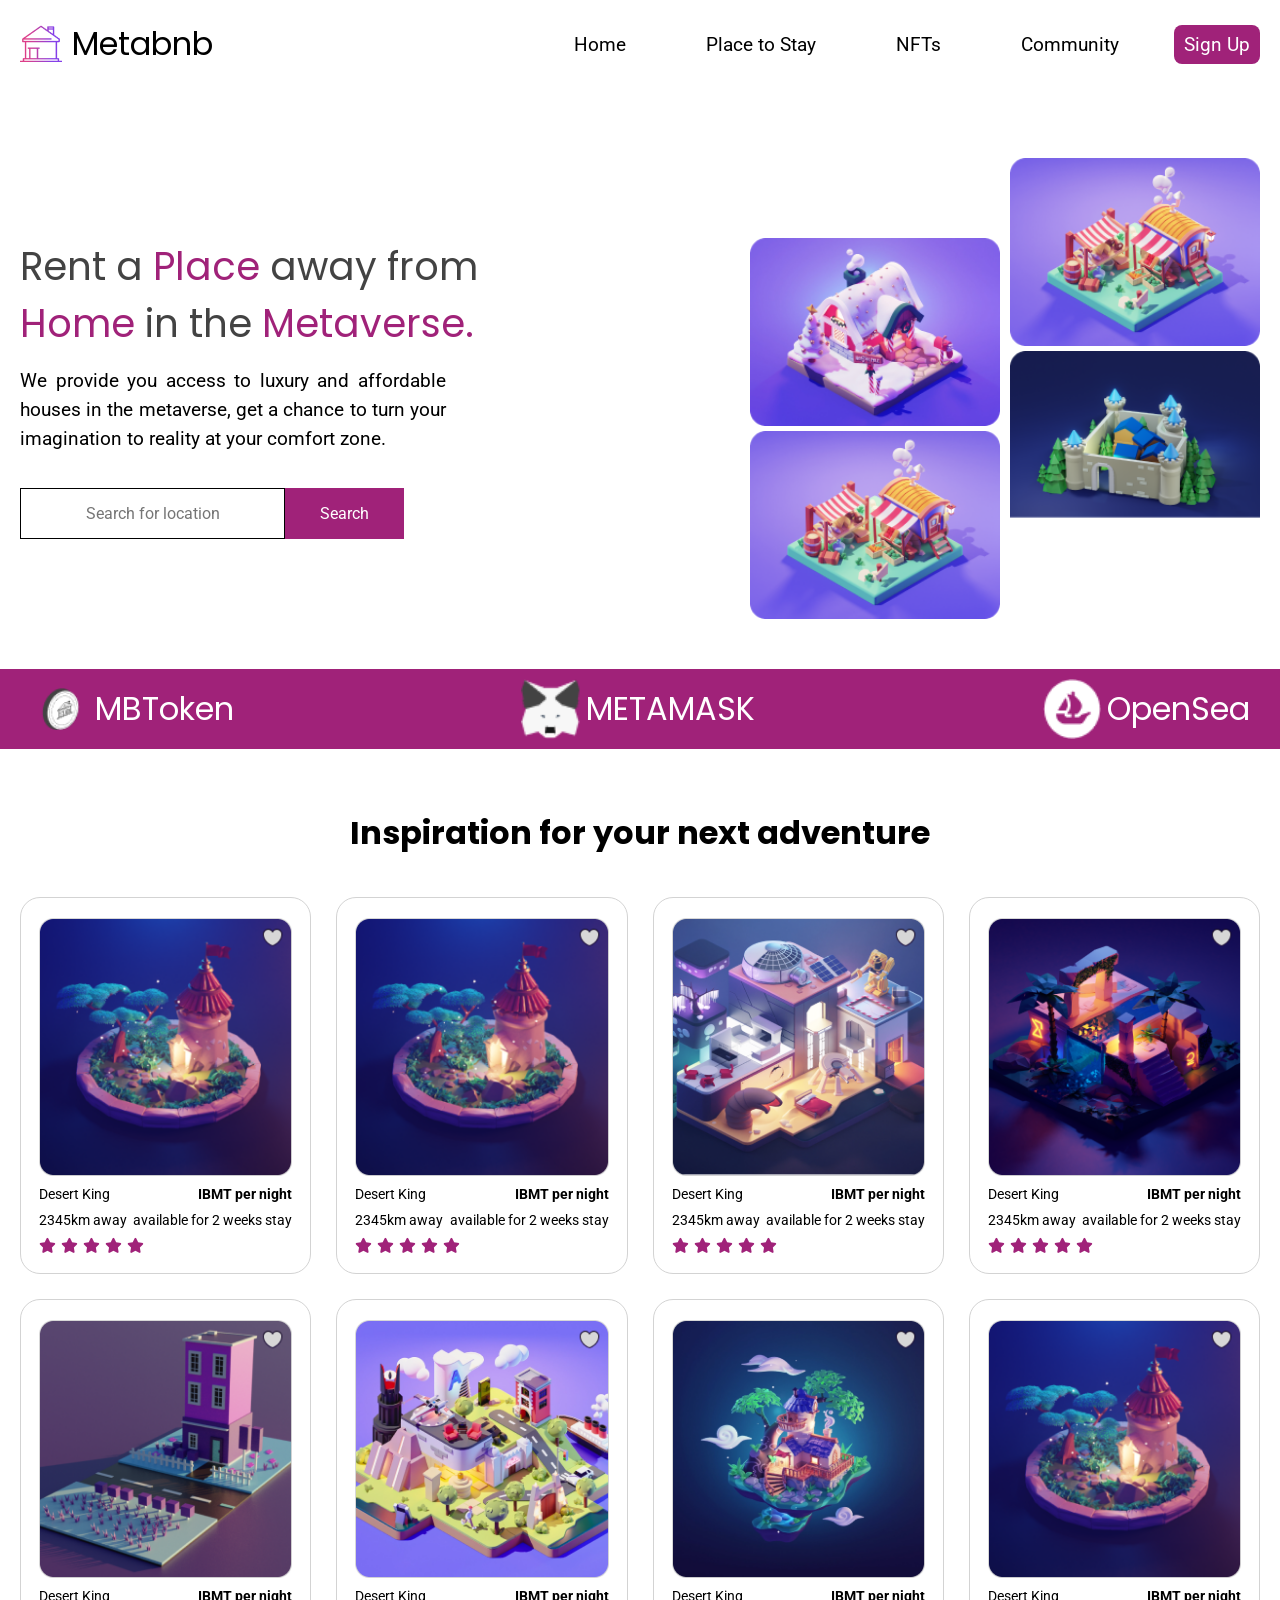
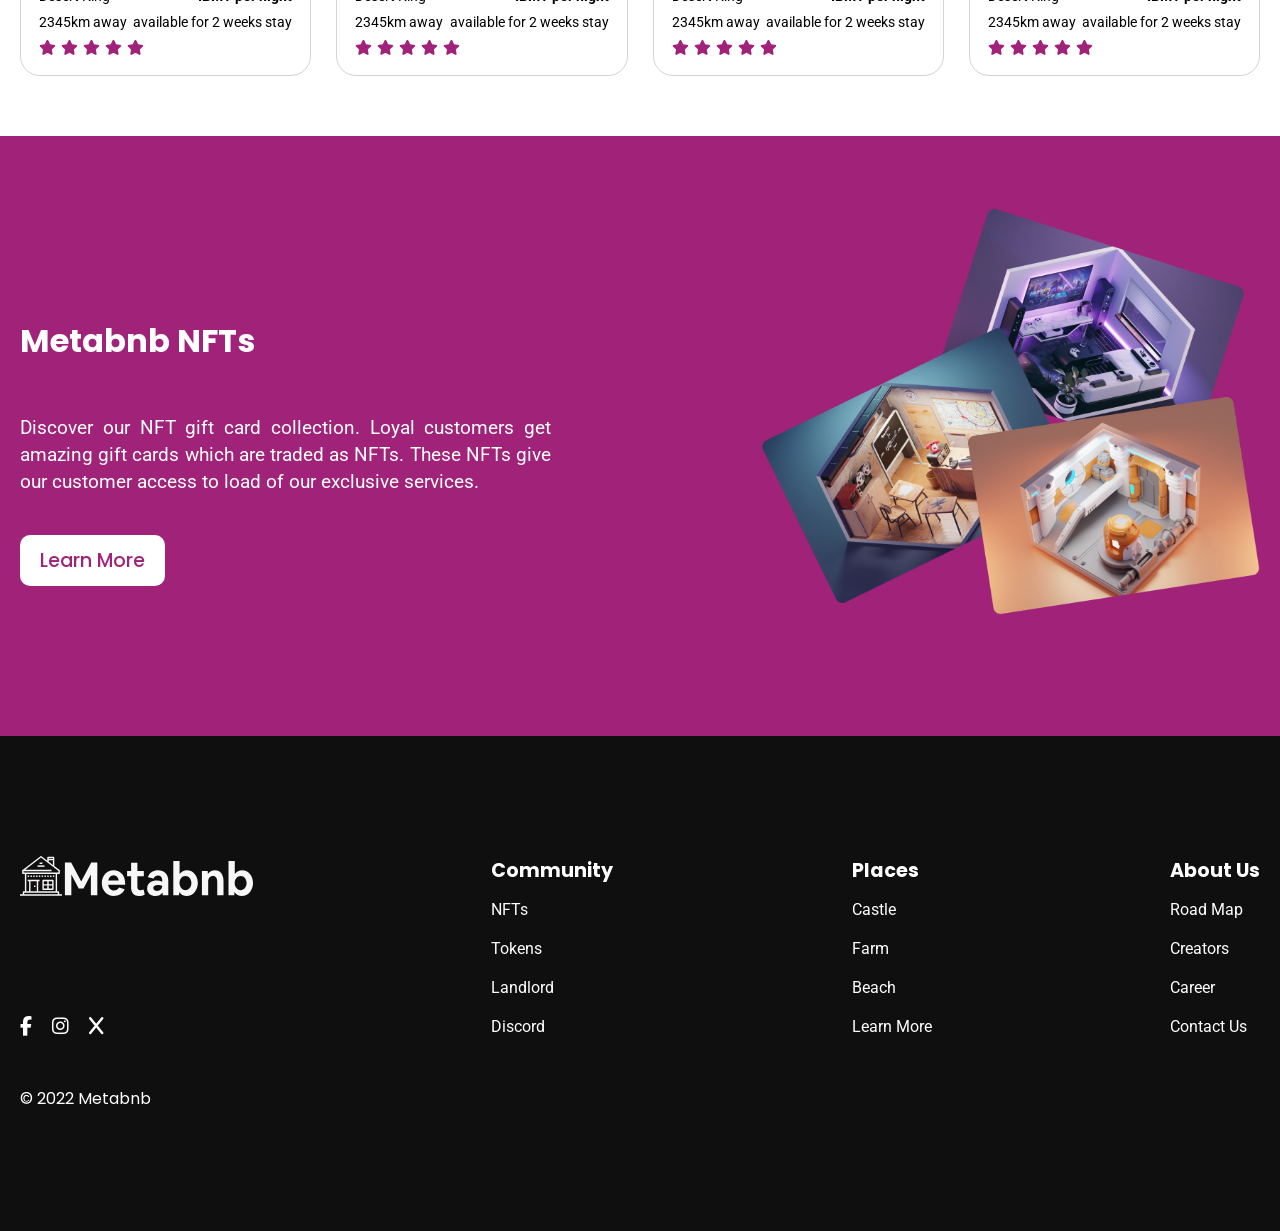
==== index.html @ 86d6a5bb "modified the signup page and did some changes on the footer in the home page" ====
<!DOCTYPE html>
<html lang="en">
<head>
    <meta charset="UTF-8">
    <meta http-equiv="X-UA-Compatible" content="IE=edge">
    <meta name="viewport" content="width=device-width, initial-scale=1.0">
    <title>Metabnb</title>
     <!-- Linking Font Awesome Icons-->
<link rel="stylesheet" href="https://cdnjs.cloudflare.com/ajax/libs/font-awesome/6.6.0/css/all.min.css">
<!--Liking Goggle Fonts -->
<link href="https://fonts.googleapis.com/css2?family=Poppins:wght@400;500;600;700&family=Roboto:wght@400;500;700&display=swap" rel="stylesheet">
<!--Linking Global Styling Sheet-->
<link rel="stylesheet" href="css/style.css">
</head>

<body>
    <header>
        <nav class="navbar section-content">
            <a href="./index.html" class="nav-details"><img src="./images/icon1.png" alt="Company's Logo" class="nav-logo">
            <span class="nav-title">Metabnb</span>
        </a>
        <div class="nav-menu" id="nav-menu">
            <button id="menu-close-button" class="fas fa-times"></button>
            <ul class="nav-list">
                <li class="nav-items">
                    <a href="#" class="nav-links">Home</a>
                </li>
                <li class="nav-items">
                    <a href="#" class="nav-links">Place to Stay</a>
                </li>
                <li class="nav-items">
                    <a href="#" class="nav-links">NFTs</a>
                </li>
                <li class="nav-items">
                    <a href="#" class="nav-links">Community</a>
                </li>
                <li class="nav-items">
                    <a href="./pages/Signup.html" class="nav-button">Sign Up</a>
                </li>
            </ul>
        </div>
        <button id="menu-open-button" class="fas fa-bars"></button>
        </nav>
    </header>

    <main>
        <!--Hero Section-->
        <section class="hero-section">
            <div class="section-content">
                <div class="hero-container">
                 <div class="hero-details">
                <div class="hero-heading">
                <span class="black"> Rent a </span>
                <span class="purple"> Place </span>
                <span class="black"> away from</span> <br>
                <span class="purple"> Home </span>
                <span class="black"> in the </span>
                <span class="purple"> Metaverse.</span> 
                    </div>

                <div class="hero-text">
                 <p class="text">
            We provide you access to luxury and affordable houses 
            in the metaverse, get a chance to turn your 
                  imagination to reality at your comfort zone. 
      
                    </p>
                </div>

                  <div class="search-bar">
                    <input type="text" placeholder="Search for location" class="search-input">
                     <button>Search</button>
                </div>

                </div>
                 <div class="image-container">
                      <div class="image-one-container">
                    <img src="./images/house3.png" alt="" class="image-one">
                    <img src="./images/house1.png" alt="" class="image-one">
                    
                </div>
                    <div class="image-two-container">
                    <img src="./images/house1.png" alt="" class="image-one">
                    <img src="./images/house 2.png" alt="" class="image-one">
                    
                </div>
                   
                </div>

                </div>
              
            </div>
        </section>
    </main>
    
<main>
<!--Hero Section Divider -->
<section class="hero-divider">
    <div class="divider">
        <div class="section-content">
            <div class="divider-details">
            <div class="divider-one">
                  <img src="./images/icon2.png" alt="" class="divider-image">   
                  <span class="divider-text"> MBToken </span>
            </div>
             <div class="divider-one">
                  <img src="./images/icon3.png" alt="" class="divider-image">   
                  <span class="divider-text1">  METAMASK </span>
            </div>
             <div class="divider-one">
                  <img src="./images/icon4.png" alt="" class="divider-image">   
                  <span class="divider-text"> OpenSea </span>
            </div>
        </div>
        </div>
        
    </div>
</section>
</main>

<main>
    <!--Adeventure Section-->
    <section class="adventure-section">
        <div class="section-content">
            <h3 class="adventure-heading"> Inspiration for your next adventure</h3>
                <div class="adventure-container">
                    <ul class="adventure-grid">
                        <li class="adventure-card">
                            <img src="./images/house 6.png" alt="" class="adventure-image">
                            <div class="adventure-info">
                             <div class="adventure-text-details">
                                <p class="adventure-text">Desert King</p> 
                                 <p class="adventure-text"> <b> IBMT per night</b></p>   
                            </div>
                            <div class="adventure-text-details">
                                <p class="adventure-text">2345km away</p>  
                                 <p class="adventure-text">available for 2 weeks stay</p>
                            </div>
                             <div class="adventure-star">
                                <i class="fa-solid fa-star"></i> 
                                 <i class="fa-solid fa-star"></i> 
                                  <i class="fa-solid fa-star"></i> 
                                   <i class="fa-solid fa-star"></i> 
                                    <i class="fa-solid fa-star"></i> 
                            </div>
                            </div>
                            </li>
                              <li class="adventure-card">
                            <img src="./images/house 6.png" alt="" class="adventure-image">
                           <div class="adventure-info">
                             <div class="adventure-text-details">
                                <p class="adventure-text">Desert King</p> 
                                 <p class="adventure-text"> <b> IBMT per night</b></p>   
                            </div>
                            <div class="adventure-text-details">
                                <p class="adventure-text">2345km away</p>  
                                 <p class="adventure-text">available for 2 weeks stay</p>
                            </div>
                             <div class="adventure-star">
                                <i class="fa-solid fa-star"></i> 
                                 <i class="fa-solid fa-star"></i> 
                                  <i class="fa-solid fa-star"></i> 
                                   <i class="fa-solid fa-star"></i> 
                                    <i class="fa-solid fa-star"></i> 
                            </div>
                            </div>
                            </li>
                              <li class="adventure-card">
                            <img src="./images/house 7.png" alt="" class="adventure-image">
                              <div class="adventure-info">
                             <div class="adventure-text-details">
                                <p class="adventure-text">Desert King</p> 
                                 <p class="adventure-text"> <b> IBMT per night</b></p>   
                            </div>
                            <div class="adventure-text-details">
                                <p class="adventure-text">2345km away</p>  
                                 <p class="adventure-text">available for 2 weeks stay</p>
                            </div>
                             <div class="adventure-star">
                                <i class="fa-solid fa-star"></i> 
                                 <i class="fa-solid fa-star"></i> 
                                  <i class="fa-solid fa-star"></i> 
                                   <i class="fa-solid fa-star"></i> 
                                    <i class="fa-solid fa-star"></i> 
                            </div>
                            </div>
                            </li>
                              <li class="adventure-card">
                            <img src="./images/house 8.png" alt="" class="adventure-image">
                             <div class="adventure-info">
                             <div class="adventure-text-details">
                                <p class="adventure-text">Desert King</p> 
                                 <p class="adventure-text"> <b> IBMT per night</b></p>   
                            </div>
                            <div class="adventure-text-details">
                                <p class="adventure-text">2345km away</p>  
                                 <p class="adventure-text">available for 2 weeks stay</p>
                            </div>
                             <div class="adventure-star">
                                <i class="fa-solid fa-star"></i> 
                                 <i class="fa-solid fa-star"></i> 
                                  <i class="fa-solid fa-star"></i> 
                                   <i class="fa-solid fa-star"></i> 
                                    <i class="fa-solid fa-star"></i> 
                            </div>
                            </div>
                            </li>
                              <li class="adventure-card">
                            <img src="./images/house9.png" alt="" class="adventure-image">
                              <div class="adventure-info">
                             <div class="adventure-text-details">
                                <p class="adventure-text">Desert King</p> 
                                 <p class="adventure-text"> <b> IBMT per night</b></p>   
                            </div>
                            <div class="adventure-text-details">
                                <p class="adventure-text">2345km away</p>  
                                 <p class="adventure-text">available for 2 weeks stay</p>
                            </div>
                             <div class="adventure-star">
                                <i class="fa-solid fa-star"></i> 
                                 <i class="fa-solid fa-star"></i> 
                                  <i class="fa-solid fa-star"></i> 
                                   <i class="fa-solid fa-star"></i> 
                                    <i class="fa-solid fa-star"></i> 
                            </div>
                            </div>
                            </li>
                              <li class="adventure-card">
                            <img src="./images/house10.png" alt="" class="adventure-image">
                              <div class="adventure-info">
                             <div class="adventure-text-details">
                                <p class="adventure-text">Desert King</p> 
                                 <p class="adventure-text"> <b> IBMT per night</b></p>   
                            </div>
                            <div class="adventure-text-details">
                                <p class="adventure-text">2345km away</p>  
                                 <p class="adventure-text">available for 2 weeks stay</p>
                            </div>
                             <div class="adventure-star">
                                <i class="fa-solid fa-star"></i> 
                                 <i class="fa-solid fa-star"></i> 
                                  <i class="fa-solid fa-star"></i> 
                                   <i class="fa-solid fa-star"></i> 
                                    <i class="fa-solid fa-star"></i> 
                            </div>
                            </div>
                            </li>
                              <li class="adventure-card">
                            <img src="./images/house 11.png" alt="" class="adventure-image">
                            <div class="adventure-info">
                             <div class="adventure-text-details">
                                <p class="adventure-text">Desert King</p> 
                                 <p class="adventure-text"> <b> IBMT per night</b></p>   
                            </div>
                            <div class="adventure-text-details">
                                <p class="adventure-text">2345km away</p>  
                                 <p class="adventure-text">available for 2 weeks stay</p>
                            </div>
                             <div class="adventure-star">
                                <i class="fa-solid fa-star"></i> 
                                 <i class="fa-solid fa-star"></i> 
                                  <i class="fa-solid fa-star"></i> 
                                   <i class="fa-solid fa-star"></i> 
                                    <i class="fa-solid fa-star"></i> 
                            </div>
                            </div>
                            </li>
                              <li class="adventure-card">
                            <img src="./images/house 6.png" alt="" class="adventure-image">
                      <div class="adventure-info">
                             <div class="adventure-text-details">
                                <p class="adventure-text">Desert King</p> 
                                 <p class="adventure-text"> <b> IBMT per night</b></p>   
                            </div>
                            <div class="adventure-text-details">
                                <p class="adventure-text">2345km away</p>  
                                 <p class="adventure-text">available for 2 weeks stay</p>
                            </div>
                             <div class="adventure-star">
                                <i class="fa-solid fa-star"></i> 
                                 <i class="fa-solid fa-star"></i> 
                                  <i class="fa-solid fa-star"></i> 
                                   <i class="fa-solid fa-star"></i> 
                                    <i class="fa-solid fa-star"></i> 
                            </div>
                            </div>
                            </li>
                    </ul>

                </div>
        </div>
    </section>
</main>

<main>
    <!--NFTS Section-->
    <section class="nfts-section">
        <div class="section-content">
            <div class="nfts-container">
                <div class="nfts-text">
                    <h2 class="nfts-text-heading">Metabnb NFTs</h2>
                    <p class="nfts-para">
                     Discover our NFT gift card collection. Loyal 
                customers get amazing gift cards which are 
                traded as NFTs. These NFTs give our customer 
                access to load of our exclusive services.
                    </p>
                    <div class="nfts-button">
                        <a href="#" class="nft-button">Learn More</a>
                    </div>
                </div>

                <div class="nfts-image-container">
                    <div class="nfts-images">
                        <img src="./images/meta.png" alt="" class="nfts-image">
                    </div>
                   
            </div>

        </div>
        </div>
    </section>
</main>
       

    <footer>
        <!--Footer Section-->
        <section class="footer-section">
            <div class="section-content">
                <div class="footer-info">
                        <div class="footer-nav1">
                            <div class="footer-logo">
                                 <img src="./images/logo2.svg" alt="" class="footer-nav-title1">
                            </div>
                       <div class="footer-link">
                           <i class="fa-brands fa-facebook-f"></i>
                        <i class="fa-brands fa-instagram"></i>
                        <i class="fa-brands fa-x"></i>
                       </div>

                        </div>
                    <div class="footer-nav">
                        <h3 class="footer-nav-title"> Community</h3>
                        <ul class="footer-links">
                            <li class="footer-link-items">
                                <a href="#" class="footer-link">NFTs</a>
                            </li>
                             <li class="footer-link-items">
                                <a href="#" class="footer-link">Tokens</a>
                            </li>
                             <li class="footer-link-items">
                                <a href="#" class="footer-link">Landlord</a>
                            </li>
                             <li class="footer-link-items">
                                <a href="#" class="footer-link">Discord</a>
                            </li>

                        </ul>
                    </div>
                      <div class="footer-nav">
                        <h3 class="footer-nav-title"> Places</h3>
                        <ul class="footer-links">
                            <li class="footer-link-items">
                                <a href="#" class="footer-link">Castle</a>
                            </li>
                             <li class="footer-link-items">
                                <a href="#" class="footer-link">Farm</a>
                            </li>
                             <li class="footer-link-items">
                                <a href="#" class="footer-link">Beach</a>
                            </li>
                             <li class="footer-link-items">
                                <a href="#" class="footer-link">Learn More</a>
                            </li>

                        </ul>
                    </div>
                      <div class="footer-nav">
                        <h3 class="footer-nav-title"> About Us</h3>
                        <ul class="footer-links">
                            <li class="footer-link-items">
                                <a href="#" class="footer-link">Road Map</a>
                            </li>
                             <li class="footer-link-items">
                                <a href="#" class="footer-link">Creators</a>
                            </li>
                             <li class="footer-link-items">
                                <a href="#" class="footer-link">Career</a>
                            </li>
                             <li class="footer-link-items">
                                <a href="#" class="footer-link">Contact Us</a>
                            </li>

                        </ul>
                    </div>

                </div>
                
                    <div class="footer-copyright">
                        <p class="copyright"> &copy; 2022 Metabnb</p>
            </div>
        </section>
    </footer>

    <script src="js/script.js"></script>
</body>
</html>
---- css/style.css ----
*{
    margin:0;
    padding: 0;
    box-sizing: border-box;
}

:root{
    /*Colors */
    --black:#000;
    --text-black:#434343;
    --purple:#A02279;
    --white:#fff;
    --black-bg:#0F0F0F;

    /*Font Family */
    --font-heading:'Poppins', sans-serif;
    --font-body:'Roboto', sans-serif;


    /*Font Size */
    --font-size-n:1.0rem;
    --font-size-m:1.2rem;
    --font-size-1:2rem;
    --font-size-x1:2.5rem;
    --font-size-xx1:3rem;

    /*Site max width */
    --site-max-width:1200px;

}

/*Styling for the whole site */
ul{
    list-style-type: none;
}

a{
    text-decoration: none;
    
}

button{
    cursor: pointer;
    border:none;
    background:none;
}
html{
    scroll-behavior: smooth;
}
.section-content{
    margin:0 auto;
    padding: 0 20px;
    max-width: 1300px;
}

/*Header /Navbar Styling */
header .navbar{
    display: flex;
    padding: 20px;
    align-items: center;
    justify-content: space-between;
}
.nav-menu{
    display: flex;
    gap: 30px;
    align-items: center;
}
.nav-menu .nav-list{
    display: flex;
    gap: 30px;
    align-items: center;
}
.nav-details{
    display: flex;
    gap: 10px;
    align-items: center;

}
.nav-logo{
    width: 100%;
}
.nav-title{
    font-family: var(--font-heading);
    font-size: var(--font-size-1);
    color: var(--black);
}
.nav-menu .nav-items .nav-links{
    font-family: var(--font-body);
    color: var(--black);
    font-size: var(--font-size-m);
     padding: 20px 25px;
     align-items: center;
}
.nav-menu .nav-items .nav-links:hover{
    color: var(--purple);
}
.nav-menu .nav-items .nav-button{
    display: inline-block;
    padding: 8px 10px;
    background-color: var(--purple);
    border-radius: 8px;
    align-items: center;
    font-size: var(--font-size-m);
    color: var(--white);
    font-family: var(--font-body);
    text-decoration: none;
    white-space: nowrap;
}

/* ── Hamburger & Close Buttons ── */
#menu-open-button {
    display: none;
    font-size: 1.6rem;
    color: var(--black);
    background: none;
    border: none;
    cursor: pointer;
}

#menu-close-button {
    display: none;
    font-size: 1.6rem;
    color: var(--black);
    background: none;
    border: none;
    cursor: pointer;
    align-self: flex-end;
}

/*Hero Section Styling*/

.hero-section{
    padding-top: 150px ;
}


.hero-container{
    display: flex;
    flex-wrap: nowrap;
    gap: 20px;
}
.hero-container .hero-details{
    display: flex;
    flex-direction: column;
    gap: 15px;

}
.hero-details .hero-heading .black{
    color: var(--text-black);
    font-family: var(--font-heading);
    font-size: clamp(1.8rem, 3vw, 3rem);
    text-align: justify;
}

.hero-details .hero-heading .purple{
    color: var(--purple);
    font-family: var(--font-heading);
    font-size: clamp(1.8rem, 3vw, 3rem);
    text-align: justify;
}
 
.hero-container .hero-text .text{
    font-family: var(--font-body);
    max-width: 60%;
    text-align: justify;
    line-height: 1.5;

    font-size: var(--font-size-m);
}
.hero-details .search-bar{
    display: inline-flex;
    align-items: center;
    overflow: hidden;
    text-decoration: none;
    cursor: pointer; 
    padding-top: 20px;
}
.hero-details .search-bar input{
    border:1px solid var(--black);
    padding: 15px 30px;
    outline: var(--black);
    text-align: center;
    font-family: var(--font-body);
    font-size: var(--font-size-n);
}
.hero-details .search-bar button{
    background:var(--purple);
    padding: 16px 35px;
    border: none;
    text-align: center;
    color:var(--white);
    border-radius: 0;
    font-family: var(--font-body);
    font-size: var(--font-size-n);
}
.hero-container .image-container{
    display: flex;
    gap: 10px; 
}
.hero-container .image-container .image-one-container,
.hero-container .image-container .image-two-container{
    display: flex;
    flex-direction: column;
    gap: 5px;
    flex: 0 0 auto;
}
.hero-container .image-container .image-one{
    width: 250px;
    height: auto;
    display: block;
}
.hero-container .image-container .image-two-container{
    position: relative;
    bottom: 10ch;
}

/*Hero Divider Styling Section */
.hero-divider{
    margin-top: 50px;
    background-color: var(--purple);
    padding: 10px ;
    width: 100%;
}
.hero-divider .divider-details{
    display: flex;
    gap: 20px;
    align-items: stretch;
    justify-content: space-between;
}
.hero-divider .divider-details .divider-one{
    display: inline-flex;
    align-items: center;
    gap: 5px;
}
.hero-divider .divider-details .divider-one .divider-image{
    width: 60px;
    height: 60px;
    object-fit: contain;
}
.hero-divider .divider-details .divider-one .divider-text{
    font-family: var(--font-heading);
    font-size: var(--font-size-1);
    color: var(--white);
}
.hero-divider .divider-details .divider-one .divider-text1{
    font-family: var(--font-heading);
    font-size: var(--font-size-1);
    color: var(--white);
    letter-spacing: 0.3re;
}



/* Adventure Section Styling*/
.adventure-section{
    padding: 60px 0;
}

.adventure-section .adventure-heading{
    font-family: var(--font-heading);
    font-size: var(--font-size-1);
    text-align: center;
}
.adventure-container .adventure-grid{
    display: grid;
    grid-template-columns:repeat(4, 1fr);
    gap: 25px;
    align-items: center;
    padding-top: 40px;


}
.adventure-container .adventure-grid .adventure-card{
    display: flex;
    flex-direction: column;
    gap: 10px;
    border: 1px solid lightgray;
    border-radius: 20px;
    padding:20px 18px;

}
.adventure-container .adventure-grid .adventure-card .adventure-image{
    width: 100%;
    height: auto;
}


.adventure-grid .adventure-info .adventure-text-details{
    display: flex;
    flex-direction: row;
    gap: 5px;
    justify-content: space-between;

}
.adventure-grid .adventure-card .adventure-info{
    display: flex;
    flex-direction: column;
    gap: 10px;
}
.adventure-grid .adventure-card .adventure-info .adventure-text{
    font-size: 14px;
    font-family: var(--font-body);
   
}
.adventure-grid .adventure-card .adventure-info .adventure-star{
    font-size:15px;
    color:var(--purple);
    display: flex;
    flex-direction: row;
    gap: 5px;
}
   

/*NFTS Section */
.nfts-section{
      background-color:var(--purple);
      min-height: 600px;
      display: flex;
      align-items: center;
}
.nfts-section .nfts-container{
    display: flex;
    gap: 150px;
    justify-content: space-between;
}

.nfts-section .nfts-container .nfts-text{
    display: flex;
    flex-direction: column;
    gap: 50px;
    margin-top: 60px;

}
.nfts-section .nfts-container .nfts-text .nfts-text-heading{
    font-family: var(--font-heading);
    font-size: var(--font-size-1);
    color: var(--white);
}

.nfts-section .nfts-container .nfts-text .nfts-para{
    font-family: var(--font-body);
    font-size: var(--font-size-m);
    max-width: 90%;
    text-align: justify;
    color: var(--white);
    line-height: 1.4;
}
.nfts-section .nfts-container .nfts-text .nft-button{
    padding: 12px 20px;
    border-radius: 10px;
    background-color: white;
    color: var(--purple);
    font-size:var(--font-size-m);
    font-family: var(--font-heading);
    font-weight: 500;
}

.nfts-section .nfts-container .nfts-image-container{
    width: 500px;
    flex-shrink: 0;
    margin-top: -50px;
}

.nfts-section .nfts-container .nfts-image-container .nfts-images{
    width: 100%;
}

.nfts-section .nfts-container .nfts-image-container .nfts-images .nfts-image{
    width: 100%;
    height: auto;
    display: block;
}


/*Footer Section */
.footer-section{
    background-color:var(--black-bg);
    padding: 120px 0;
    color: var(--white);
}

.footer-section .footer-info{
    display: flex;   
    gap: 50px;
    justify-content: space-between;
   
}
.footer-section .footer-info .footer-nav1{
    display: flex;
    flex-direction: column;
    gap: 40px;
    justify-content: space-between;
}
.footer-section .footer-info .footer-nav1 .footer-link{
    display: flex;
    flex-direction: row;
    gap: 20px;
}
.footer-section .footer-info .footer-nav1 .footer-link i{
    font-size: var(--font-size-m);

}
 

.footer-section .footer-info .footer-nav{
    display: flex;
    flex-direction: column;
    gap: 15px;
}

.footer-section .footer-info .footer-nav .footer-nav-title{
    font-family: var(--font-heading);
    font-size: var(--font-size-m);
}
.footer-section .footer-nav .footer-links{
    display: flex;
    flex-direction: column;
    gap: 20px;
}
.footer-section .footer-nav .footer-link-items .footer-link{
    font-family: var(--font-body);
    color: var(--white);
    font-size: var(--font-size-n);
}
.footer-section .footer-nav .footer-link-items .footer-link:hover{
    text-decoration: underline;
}

.footer-section .footer-copyright{
    margin-top: 50px;
}
.footer-section .footer-copyright .copyright{
    font-family: var(--font-heading);
    font-size: var(--font-size-n);
}



/*Responsive Media Query Code for max width 1024px */
@media (max-width: 1024px) {
      header .navbar{
        display: flex;
        padding: 10px;
    }
    .nav-menu {
    display: flex;
    gap: 10px;
}
.nav-menu .nav-list{
    display: flex;
    gap: 5px;
}
    .hero-section {
        padding-top: 100px;
    }

    .hero-container {
        gap: 10px;
    }

    .hero-details .hero-heading .black,
    .hero-details .hero-heading .purple {
        font-size: var(--font-size-x1);
    }

    .hero-container .hero-text .text {
        max-width: 80%;
        font-size: var(--font-size-n);
    }

    .hero-details .search-bar input {
        padding: 12px 40px;
    }

    .hero-details .search-bar button {
        padding: 13px 20px;
    }

    .hero-container .image-container {
        gap: 5px;
    }

    .hero-container .image-container .image-one {
        width: 180px;
    }

    .adventure-container .adventure-grid{
    display: grid;
    gap: 25px;
    grid-template-columns:repeat(2, 1fr);
    }

    .nfts-section .nfts-container{
    display: flex;
    gap: 20px;
    justify-content: space-between;
}
.footer-section .footer-info{
    display: flex;
    gap: 40px;
    justify-content: space-between;
}


}

/*Responsive Media Query Code for max width 900px */
@media screen and  (max-width: 900px) {
    #menu-open-button {
        display: block;
    }
    .nav-menu {
        display: none;
        position: fixed;
        top: 0px;
        left: 0;
        width: 100%;
        height: 35vh;
        background: rgba(255, 255, 255, 0.75);
        backdrop-filter: blur(8px);
        flex-direction: column;
        align-items: flex-start;
        justify-content: center;
        padding: 0 20px;
        z-index: 999;
    }

    .nav-menu.open {
        display: flex;
    }

    #menu-close-button {
        display: block;
        position: fixed;
        top: 20px;
        right: 20px;
        font-size: 1.6rem;
        color: var(--black);
        z-index: 1000;
    }

    .nav-list {
        display: flex;
        flex-direction: column;
        gap: 20px;
        width: 100%;
    }

    .nav-menu .nav-items {
        width: 100%;
    }

    .nav-menu .nav-items .nav-links {
        font-size: var(--font-size-m);
        font-family: var(--font-body);
        padding: 0;
        color: var(--black-bg);
    }

    .nav-menu .nav-items .nav-button {
        font-size: var(--font-size-m);
        color: var(--white);
        font-family: var(--font-body);
        background: var(--purple);
        padding: 10px 20px;
        border-radius: 8px;
        display: block;
        text-align: center;
    }

    .nav-menu .nav-items:last-child {
        display: flex;
        justify-content: center;
    }

    .hero-section{
        padding-top:80px;
    }
    .hero-container{
        gap: 5px;
    }
.hero-details{
    max-width: 95%;
}

    .hero-container .image-container .image-one {
         width: 130px;
         }
    .hero-container .image-container .image-two-container { 
        bottom: 6ch; 
    }
    .hero-details .search-bar input {
         padding: 12px 15px;
         }
    .hero-details .search-bar button {
         padding: 13px 15px; 
        }
       .hero-divider .divider-details .divider-one{
        gap: 2px;
       } 
.hero-divider .divider-details{
    display: flex;
    gap: 100px;
    align-items: center;
    justify-content: center;
}
.hero-divider .divider-details .divider-one .divider-image{
    width: 50%;
    height: auto;
}

     .adventure-container .adventure-grid{
    display: grid;
    gap: 15px;
    grid-template-columns:repeat(2, 1fr);
    }
.adventure-grid .adventure-info .adventure-text-details{
    display: flex;
    gap: 2px;
}
    .nfts-section .nfts-container{
    display: flex;
    gap: 10px;
    justify-content: space-between;
}
.nfts-section .nfts-container .nfts-image-container{
    width: 400px;

}

.footer-section .footer-info{
    display: flex;
    gap: 30px;
    justify-content: space-between;
}

    
}

/*Responsive Media Query Code for max width 768px */
@media screen and  (max-width: 768px) {
    .hero-container{
        flex-direction: column;
        align-items: center;
        justify-content: center;
    }
    .hero-container .image-container{
        display: none;
    }
    .hero-details{
       align-items: center;
       justify-content: center;
       width: 100%;
       text-align: center;   
    }
    .hero-details .hero-heading .black,
    .hero-details .hero-heading .purple{
        text-align: center;
    }
    .hero-container .hero-text .text{
       text-align: center;
       max-width: 100%;
    }
    .hero-divider .divider-details{
    display: flex;
    gap: 50px;
    align-items: center;
    justify-content: center;
}
.hero-divider .divider-details .divider-one .divider-image{
    width: 40px;
    height: 40px;
    object-fit: contain;
}
.hero-divider .divider-details .divider-one .divider-text,
.hero-divider .divider-details .divider-one .divider-text1{
    font-size: var(--font-size-m);
}
.nfts-section .nfts-image-container{
    display: none;
}

.nfts-section .nfts-container .nfts-text{
   align-items: center;
   justify-content: center;
   gap: 30px;
   margin-top: 10px;
}
 .nfts-section .nfts-container .nfts-text .nfts-para{
    max-width: 60%;
    text-align: center;
    justify-self: center;
 }
.footer-section .footer-info{
display: grid;
grid-template-columns: repeat(2, 1fr);
    
}
}

/*Responsive Media Query Code for max width 576px */
@media screen and  (max-width: 576px) {
    .hero-section{
        padding-top: 60px;
    }
    .hero-container{
        flex-direction: column;
        align-items: center;
        justify-content: center;
        gap: 20px;
    }
    .hero-details{
        align-items: center;
        justify-content: center;
        width: 100%;
        text-align: center;
    }
    .hero-details .hero-heading .black,
    .hero-details .hero-heading .purple{
        font-size: clamp(1.4rem, 2.5vw, 2rem);
        text-align: center;
    }
    .hero-container .hero-text .text{
        max-width: 100%;
        text-align: center;
        font-size: var(--font-size-n);
    }
    .hero-details .search-bar{
        flex-direction: column;
        width: 100%;
        gap: 10px;
    }
    .hero-details .search-bar input,
    .hero-details .search-bar button{
        width: 100%;
        padding: 12px 15px;
    }
    .hero-divider .divider-details{
        display: flex;
        flex-direction: column;
        gap: 20px;
        align-items: center;
        justify-content: center;
    }
    .hero-divider .divider-details .divider-one{
        gap: 10px;
    }
    .hero-divider .divider-details .divider-one .divider-image{
        width: 30px;
        height: 30px;
    }
    .hero-divider .divider-details .divider-one .divider-text,
    .hero-divider .divider-details .divider-one .divider-text1{
        font-size: var(--font-size-n);
    }
    .nfts-section{
        min-height:400px;
        padding: 40px 0;
    }
    .nfts-section .nfts-container{
        display: flex;
        flex-direction: column;
        gap: 20px;
        justify-content: center;
    }
    .nfts-section .nfts-container .nfts-text{
        align-items: center;
        justify-content: center;
        gap: 20px;
        margin-top: 0;
    }
    .nfts-section .nfts-container .nfts-text .nfts-text-heading{
        font-size: var(--font-size-1);
    }
    .nfts-section .nfts-container .nfts-text .nfts-para{
        max-width: 100%;
        text-align: center;
        font-size: var(--font-size-n);
    }
    .nfts-section .nfts-container .nfts-text .nft-button{
        padding: 10px 15px;
        font-size: var(--font-size-n);
    }
    .adventure-container .adventure-grid{
        display: grid;
        gap: 15px;
        grid-template-columns:repeat(1, 1fr);
    }
    .adventure-section .adventure-heading{
        font-size: var(--font-size-1);
    }
    .adventure-container .adventure-grid .adventure-card{
        padding: 15px 12px;
        gap: 8px;
    }
    .adventure-grid .adventure-card .adventure-info .adventure-text{
        font-size: 12px;
    }
    .adventure-grid .adventure-card .adventure-info .adventure-star{
        font-size: 12px;
        gap: 3px;
    }
    .adventure-grid .adventure-info .adventure-text-details{
        gap: 3px;
    }
    .footer-section{
        padding: 60px 0;
    }
    .footer-section .footer-info .footer-nav1 .footer-logo{
        width: 200px;
    }
    .footer-section .footer-info .footer-nav1 .footer-logo img{
        width: 100%;
        height: auto;
    }
    .footer-section .footer-info .footer-nav1 .footer-link i{
        font-size: var(--font-size-m);
    }
    .footer-section .footer-info .footer-nav .footer-nav-title{
        font-size: var(--font-size-m);
    }
    .footer-section .footer-copyright .copyright{
        font-size: 12px;
    }
    .footer-section .footer-info{
        display: grid;
        grid-template-columns: repeat(1, 1fr);
    }

}
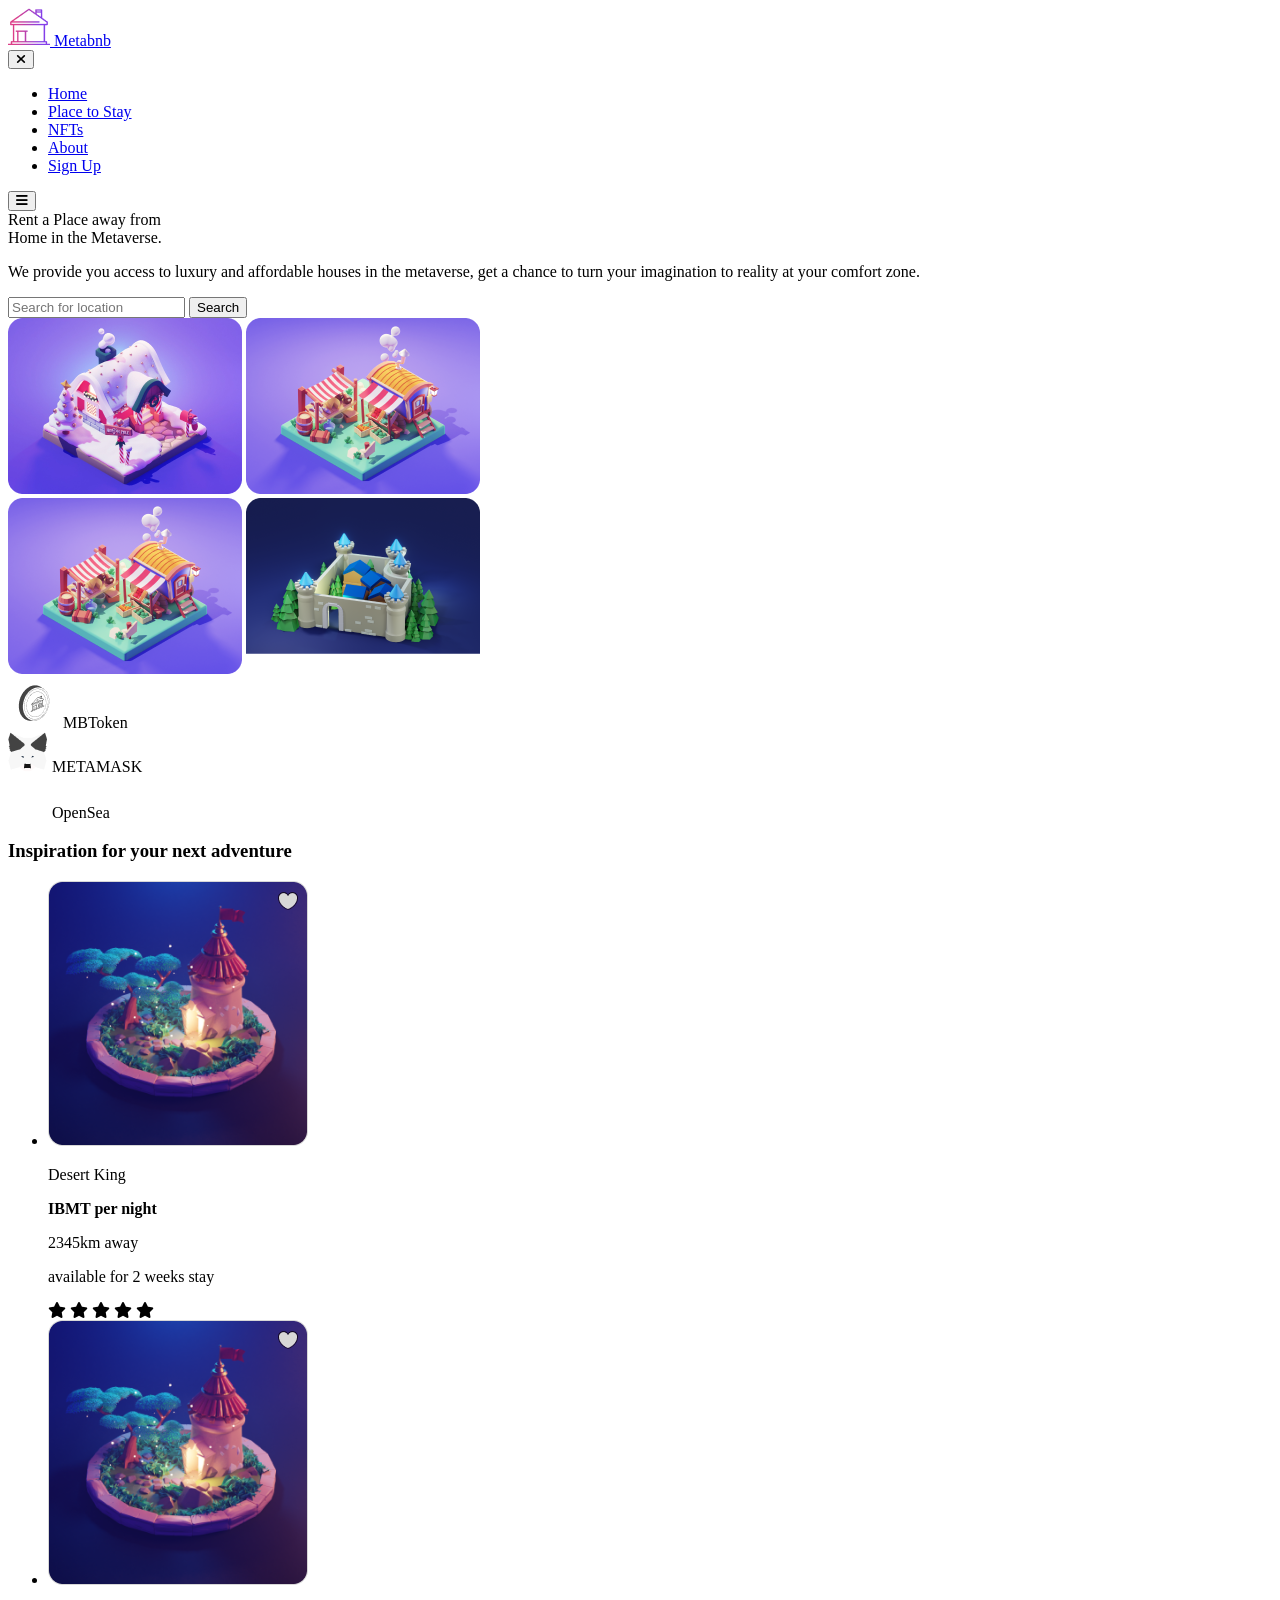
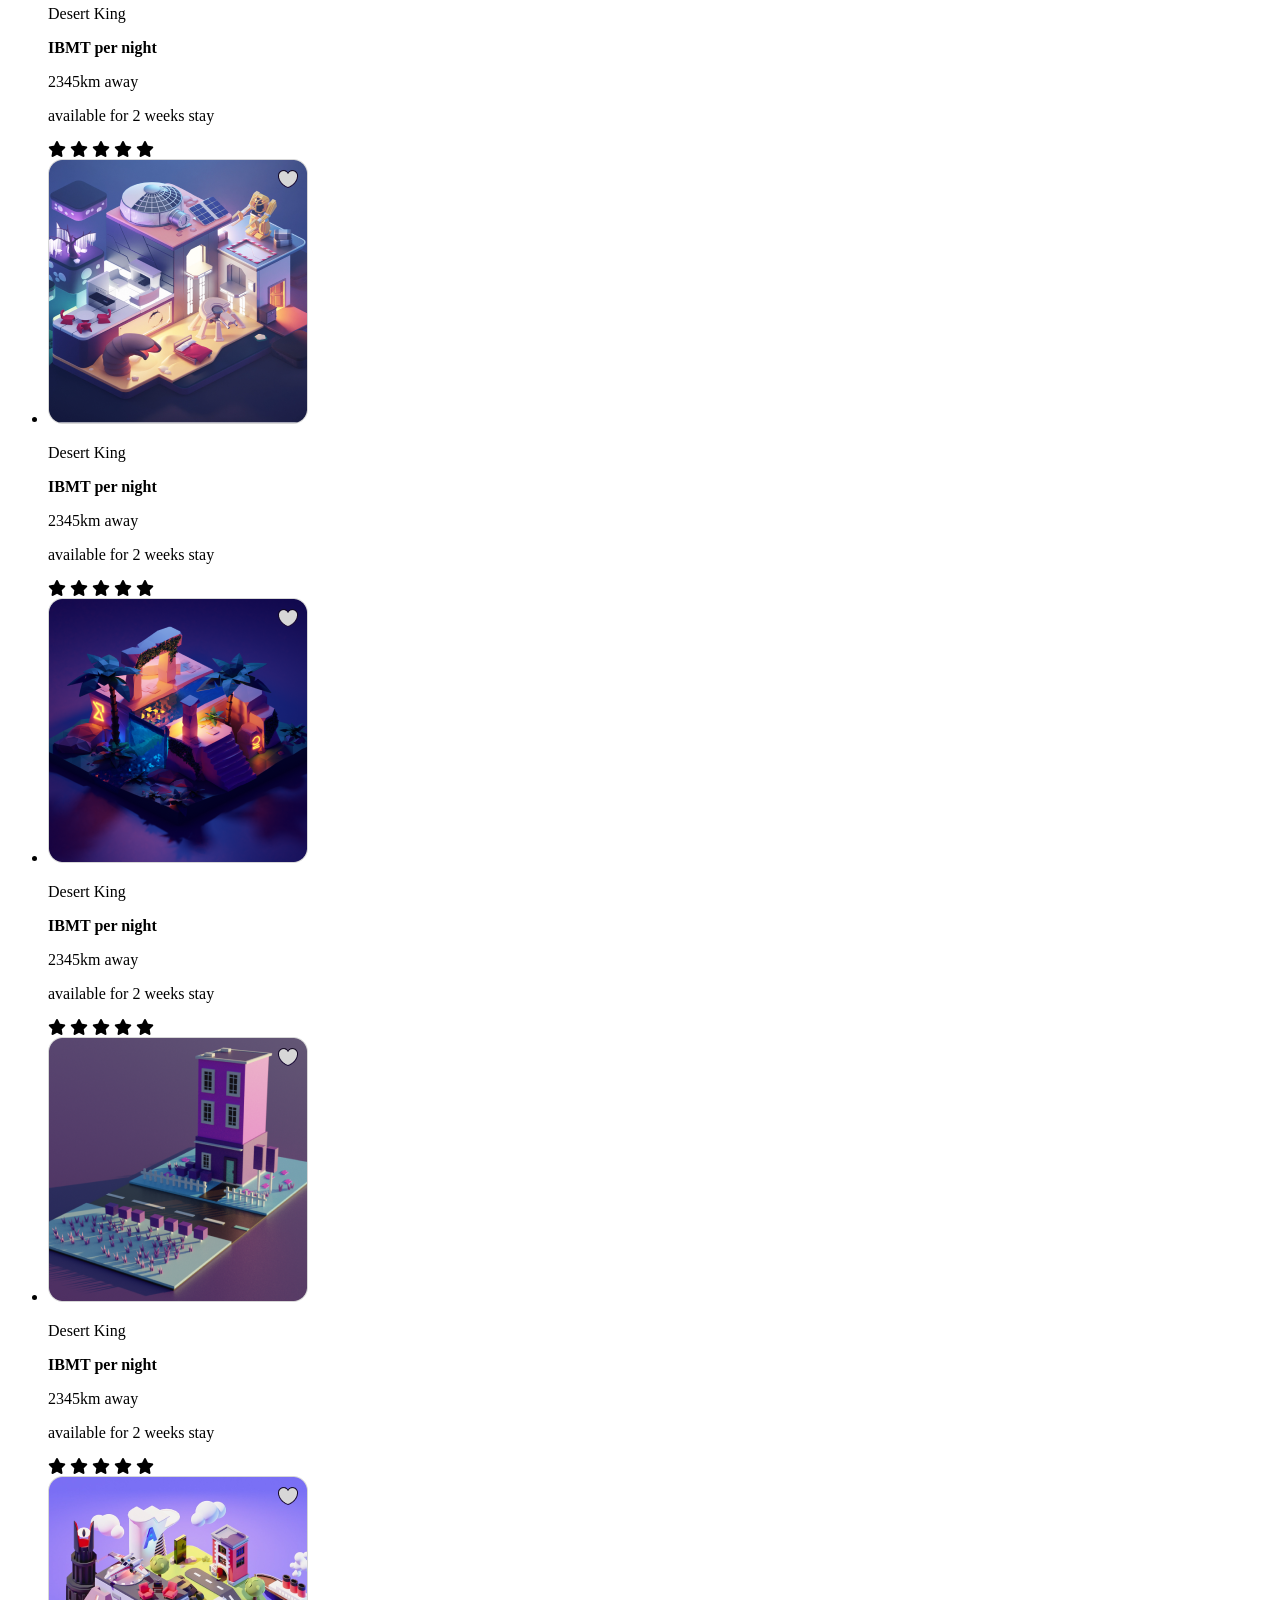
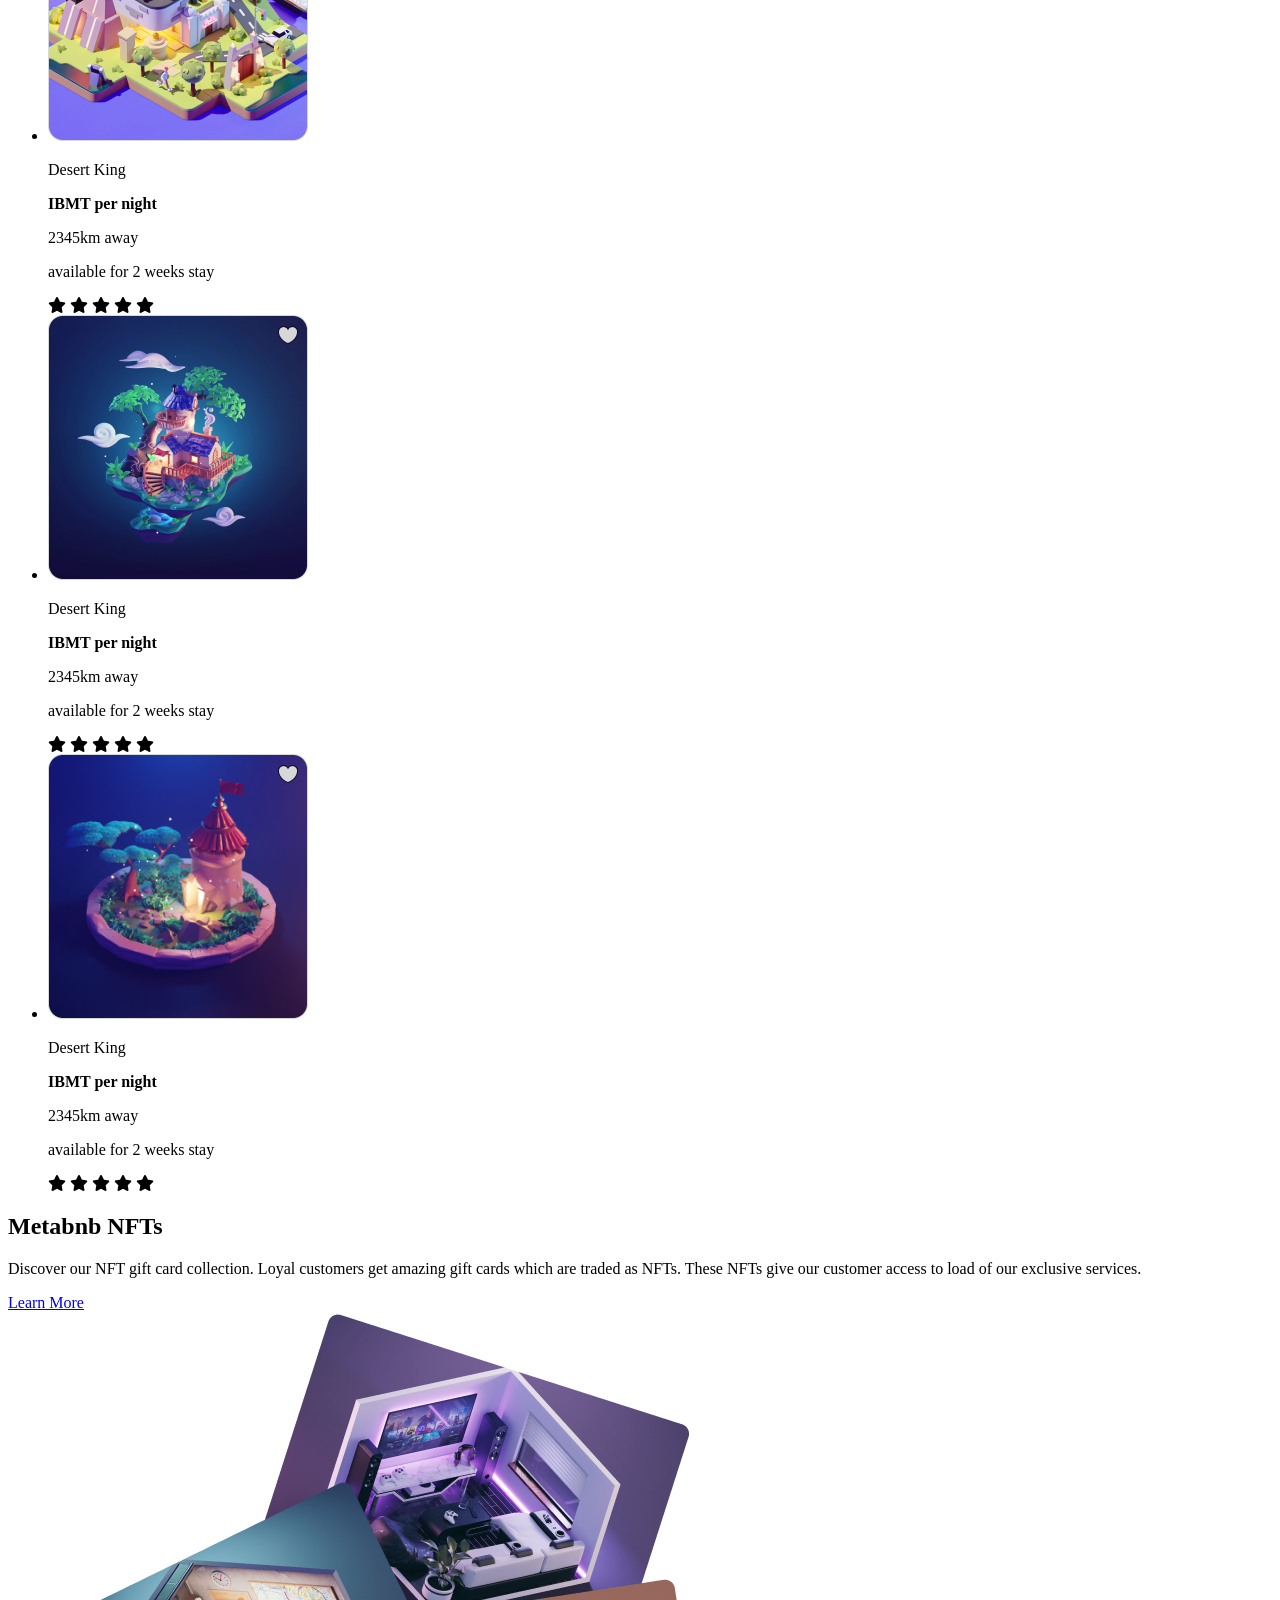
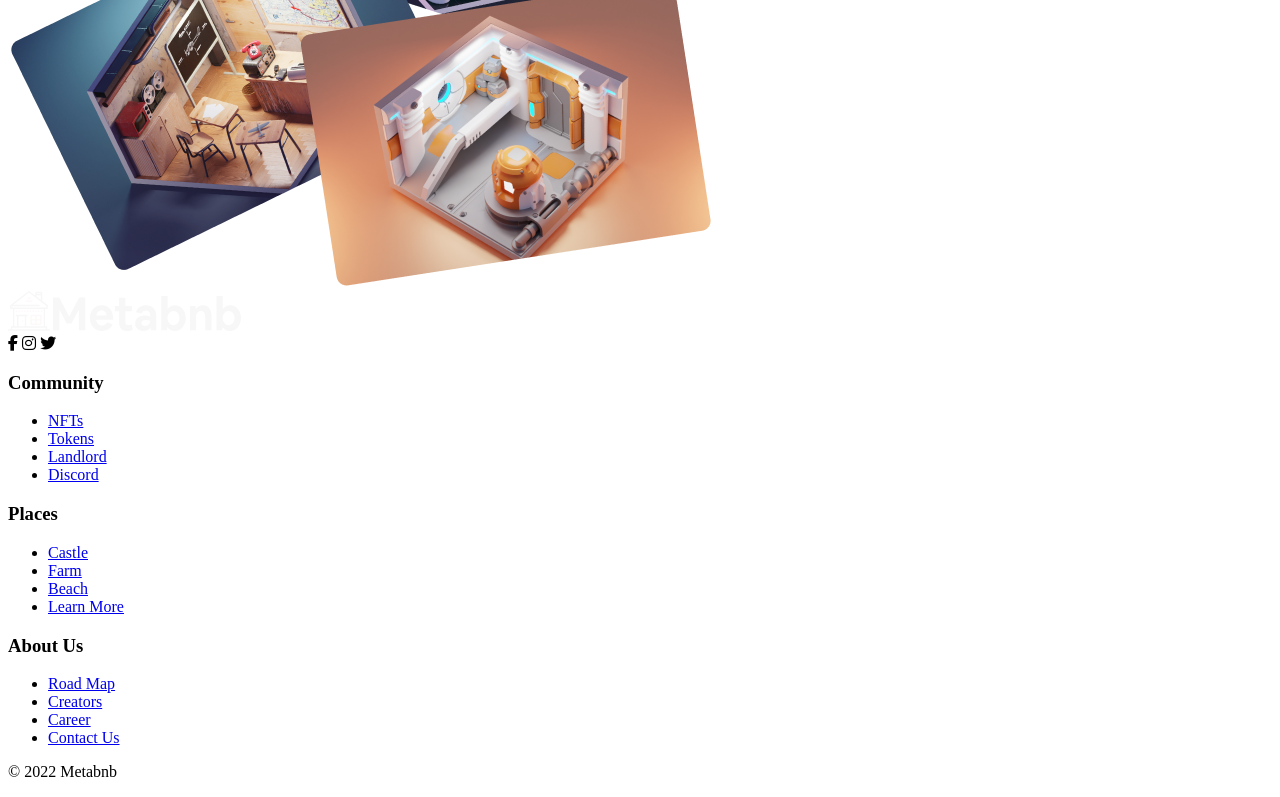
==== commit ff6271c5: "updated navbar" ====
--- a/index.html
+++ b/index.html
@@ -10,7 +10,7 @@
 <!--Liking Goggle Fonts -->
 <link href="https://fonts.googleapis.com/css2?family=Poppins:wght@400;500;600;700&family=Roboto:wght@400;500;700&display=swap" rel="stylesheet">
 <!--Linking Global Styling Sheet-->
-<link rel="stylesheet" href="css/style.css">
+<link rel="stylesheet" href="./style.css">
 </head>
 
 <body>
@@ -26,16 +26,16 @@
                     <a href="#" class="nav-links">Home</a>
                 </li>
                 <li class="nav-items">
-                    <a href="#" class="nav-links">Place to Stay</a>
+                    <a href="./pages/stay.html" class="nav-links">Place to Stay</a>
                 </li>
                 <li class="nav-items">
                     <a href="#" class="nav-links">NFTs</a>
                 </li>
                 <li class="nav-items">
-                    <a href="#" class="nav-links">Community</a>
+                    <a href="#" class="nav-links">About</a>
                 </li>
                 <li class="nav-items">
-                    <a href="./pages/Signup.html" class="nav-button">Sign Up</a>
+                    <a href="#" class="nav-button">Sign Up</a>
                 </li>
             </ul>
         </div>
@@ -335,7 +335,7 @@
                        <div class="footer-link">
                            <i class="fa-brands fa-facebook-f"></i>
                         <i class="fa-brands fa-instagram"></i>
-                        <i class="fa-brands fa-x"></i>
+                        <i class="fa-brands fa-twitter"></i>
                        </div>
 
                         </div>
@@ -402,6 +402,6 @@
         </section>
     </footer>
 
-    <script src="js/script.js"></script>
+    <script src="./script.js"></script>
 </body>
 </html>
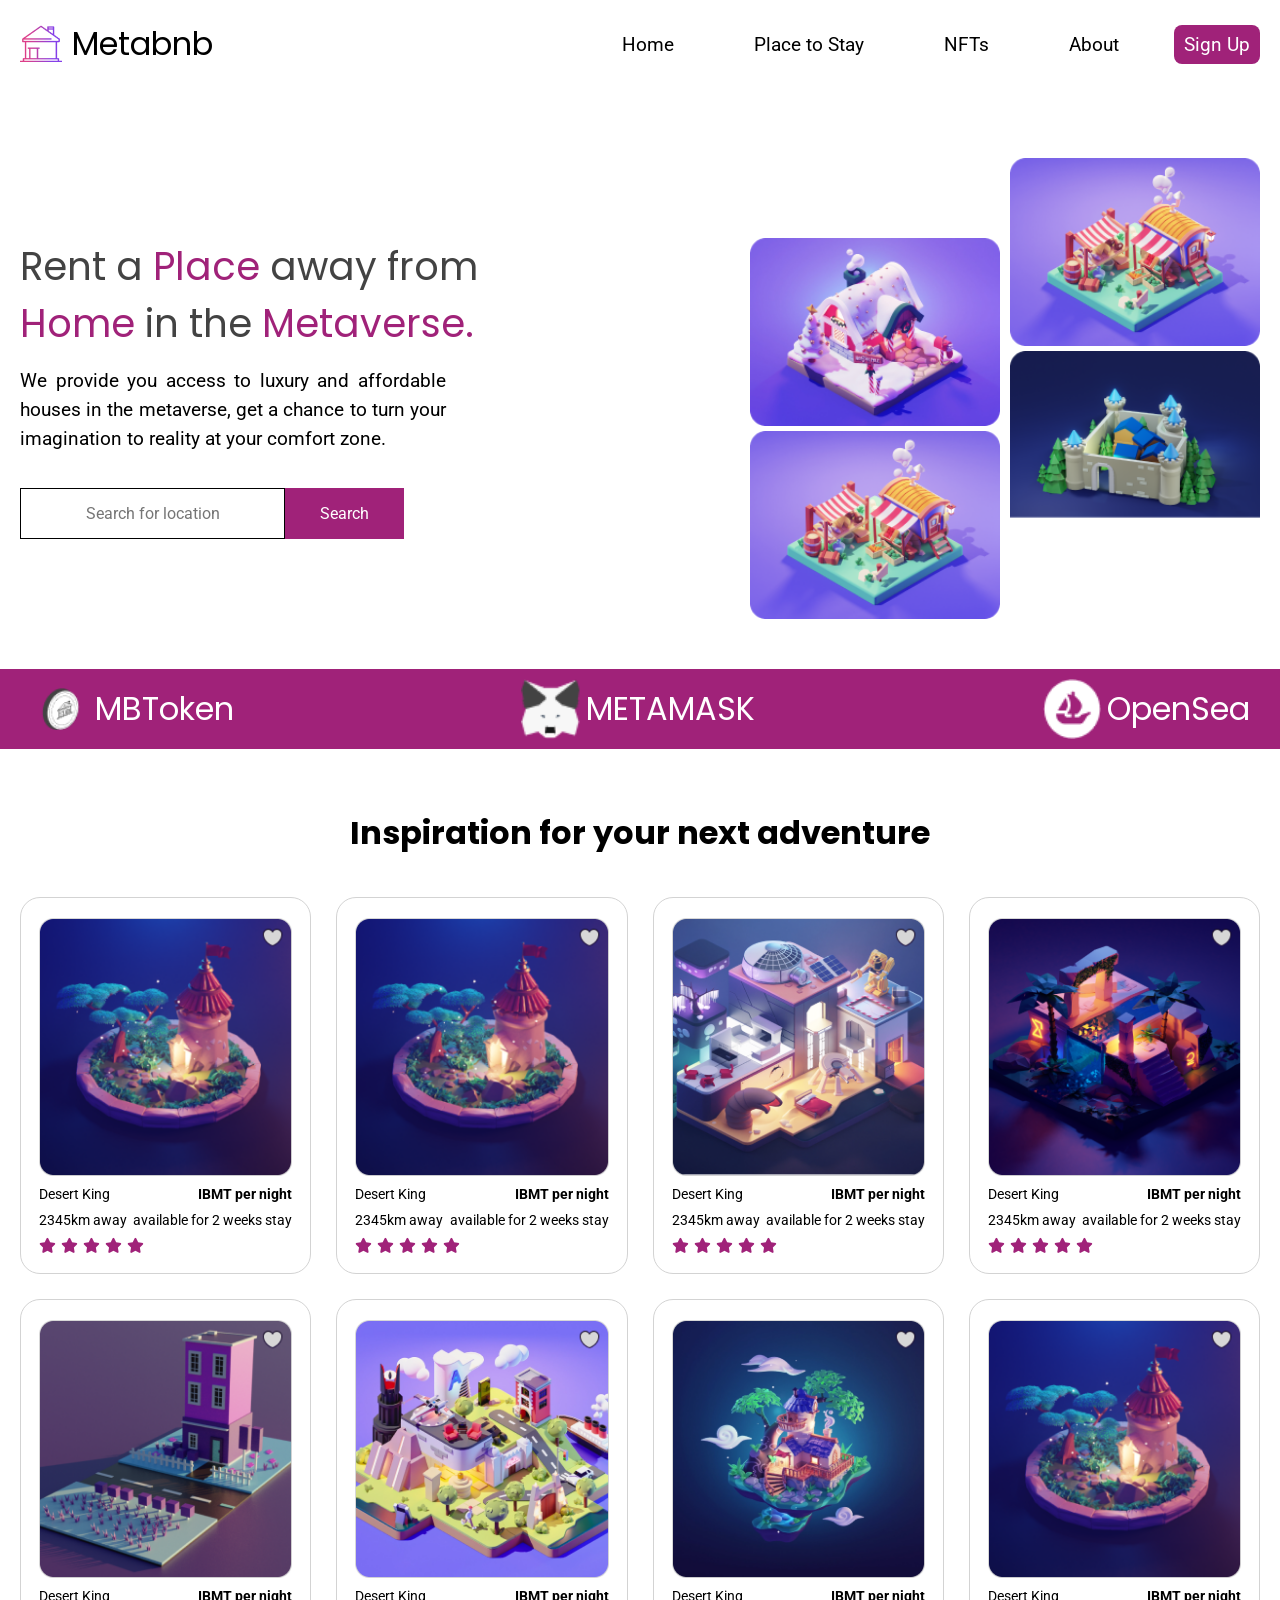
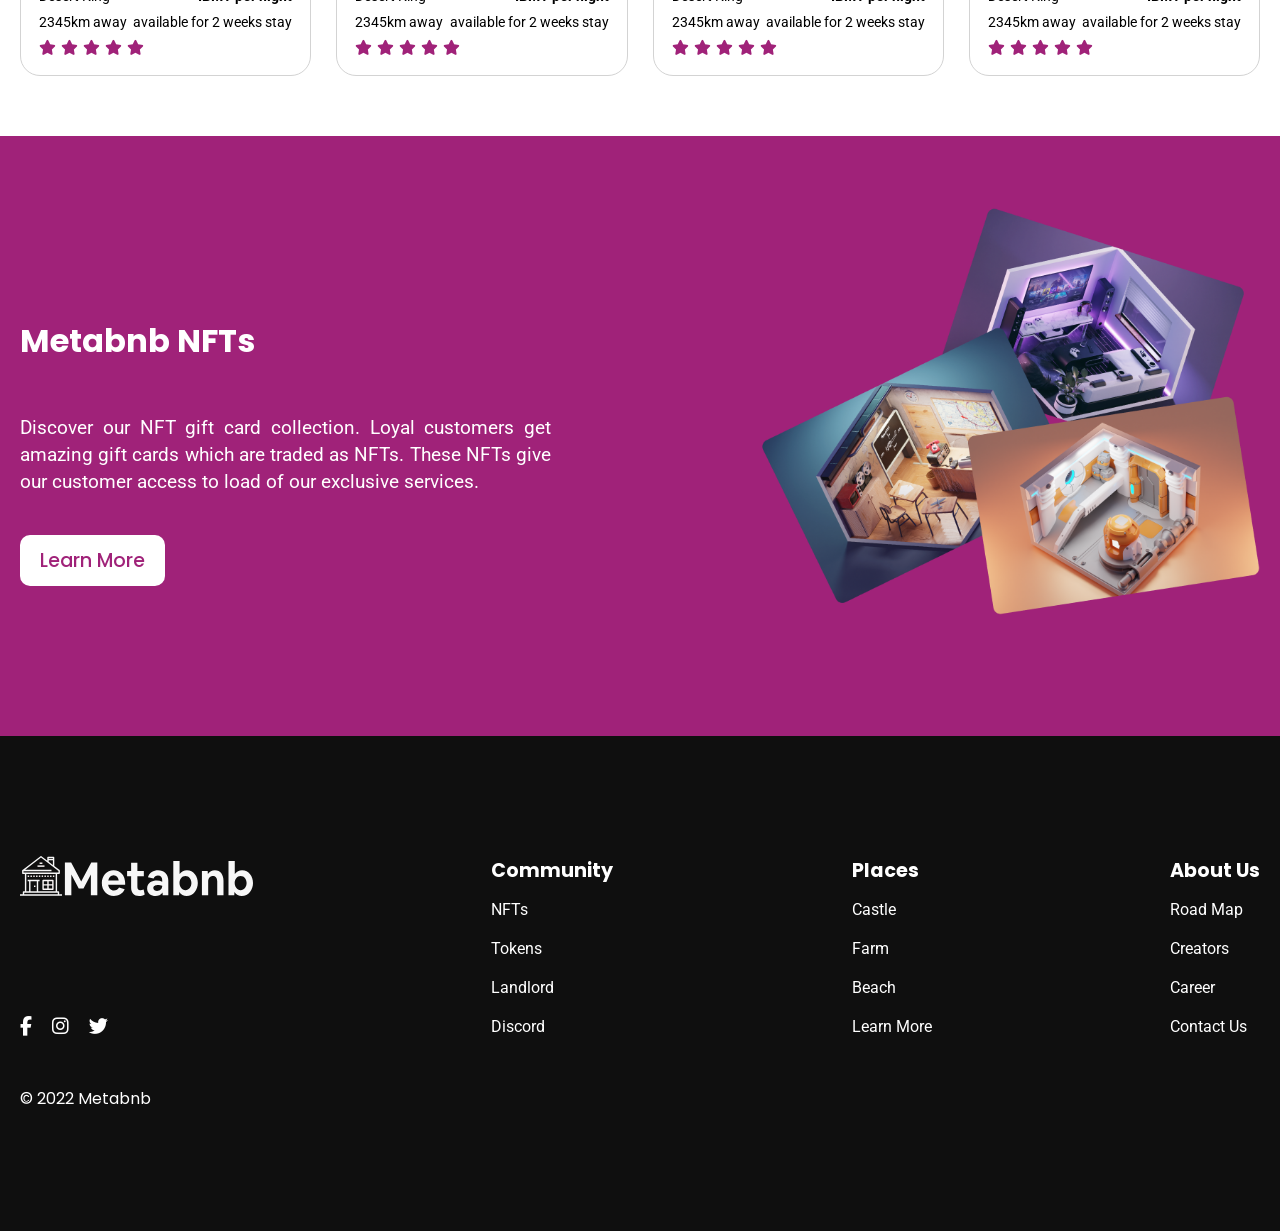
==== commit 80c3f9c9: "Merge branch 'main' into place-to-stay" ====
--- a/index.html
+++ b/index.html
@@ -10,7 +10,7 @@
 <!--Liking Goggle Fonts -->
 <link href="https://fonts.googleapis.com/css2?family=Poppins:wght@400;500;600;700&family=Roboto:wght@400;500;700&display=swap" rel="stylesheet">
 <!--Linking Global Styling Sheet-->
-<link rel="stylesheet" href="./style.css">
+<link rel="stylesheet" href="css/style.css">
 </head>
 
 <body>
@@ -402,6 +402,6 @@
         </section>
     </footer>
 
-    <script src="./script.js"></script>
+    <script src="js/script.js"></script>
 </body>
 </html>
--- a/css/style.css
+++ b/css/style.css
@@ -0,0 +1,830 @@
+*{
+    margin:0;
+    padding: 0;
+    box-sizing: border-box;
+}
+
+:root{
+    /*Colors */
+    --black:#000;
+    --text-black:#434343;
+    --purple:#A02279;
+    --white:#fff;
+    --black-bg:#0F0F0F;
+
+    /*Font Family */
+    --font-heading:'Poppins', sans-serif;
+    --font-body:'Roboto', sans-serif;
+
+
+    /*Font Size */
+    --font-size-n:1.0rem;
+    --font-size-m:1.2rem;
+    --font-size-1:2rem;
+    --font-size-x1:2.5rem;
+    --font-size-xx1:3rem;
+
+    /*Site max width */
+    --site-max-width:1200px;
+
+}
+
+/*Styling for the whole site */
+ul{
+    list-style-type: none;
+}
+
+a{
+    text-decoration: none;
+    
+}
+
+button{
+    cursor: pointer;
+    border:none;
+    background:none;
+}
+html{
+    scroll-behavior: smooth;
+}
+.section-content{
+    margin:0 auto;
+    padding: 0 20px;
+    max-width: 1300px;
+}
+
+/*Header /Navbar Styling */
+header .navbar{
+    display: flex;
+    padding: 20px;
+    align-items: center;
+    justify-content: space-between;
+}
+.nav-menu{
+    display: flex;
+    gap: 30px;
+    align-items: center;
+}
+.nav-menu .nav-list{
+    display: flex;
+    gap: 30px;
+    align-items: center;
+}
+.nav-details{
+    display: flex;
+    gap: 10px;
+    align-items: center;
+
+}
+.nav-logo{
+    width: 100%;
+}
+.nav-title{
+    font-family: var(--font-heading);
+    font-size: var(--font-size-1);
+    color: var(--black);
+}
+.nav-menu .nav-items .nav-links{
+    font-family: var(--font-body);
+    color: var(--black);
+    font-size: var(--font-size-m);
+     padding: 20px 25px;
+     align-items: center;
+}
+.nav-menu .nav-items .nav-links:hover{
+    color: var(--purple);
+}
+.nav-menu .nav-items .nav-button{
+    display: inline-block;
+    padding: 8px 10px;
+    background-color: var(--purple);
+    border-radius: 8px;
+    align-items: center;
+    font-size: var(--font-size-m);
+    color: var(--white);
+    font-family: var(--font-body);
+    text-decoration: none;
+    white-space: nowrap;
+}
+
+/* ── Hamburger & Close Buttons ── */
+#menu-open-button {
+    display: none;
+    font-size: 1.6rem;
+    color: var(--black);
+    background: none;
+    border: none;
+    cursor: pointer;
+}
+
+#menu-close-button {
+    display: none;
+    font-size: 1.6rem;
+    color: var(--black);
+    background: none;
+    border: none;
+    cursor: pointer;
+    align-self: flex-end;
+}
+
+/*Hero Section Styling*/
+
+.hero-section{
+    padding-top: 150px ;
+}
+
+
+.hero-container{
+    display: flex;
+    flex-wrap: nowrap;
+    gap: 20px;
+}
+.hero-container .hero-details{
+    display: flex;
+    flex-direction: column;
+    gap: 15px;
+
+}
+.hero-details .hero-heading .black{
+    color: var(--text-black);
+    font-family: var(--font-heading);
+    font-size: clamp(1.8rem, 3vw, 3rem);
+    text-align: justify;
+}
+
+.hero-details .hero-heading .purple{
+    color: var(--purple);
+    font-family: var(--font-heading);
+    font-size: clamp(1.8rem, 3vw, 3rem);
+    text-align: justify;
+}
+ 
+.hero-container .hero-text .text{
+    font-family: var(--font-body);
+    max-width: 60%;
+    text-align: justify;
+    line-height: 1.5;
+
+    font-size: var(--font-size-m);
+}
+.hero-details .search-bar{
+    display: inline-flex;
+    align-items: center;
+    overflow: hidden;
+    text-decoration: none;
+    cursor: pointer; 
+    padding-top: 20px;
+}
+.hero-details .search-bar input{
+    border:1px solid var(--black);
+    padding: 15px 30px;
+    outline: var(--black);
+    text-align: center;
+    font-family: var(--font-body);
+    font-size: var(--font-size-n);
+}
+.hero-details .search-bar button{
+    background:var(--purple);
+    padding: 16px 35px;
+    border: none;
+    text-align: center;
+    color:var(--white);
+    border-radius: 0;
+    font-family: var(--font-body);
+    font-size: var(--font-size-n);
+}
+.hero-container .image-container{
+    display: flex;
+    gap: 10px; 
+}
+.hero-container .image-container .image-one-container,
+.hero-container .image-container .image-two-container{
+    display: flex;
+    flex-direction: column;
+    gap: 5px;
+    flex: 0 0 auto;
+}
+.hero-container .image-container .image-one{
+    width: 250px;
+    height: auto;
+    display: block;
+}
+.hero-container .image-container .image-two-container{
+    position: relative;
+    bottom: 10ch;
+}
+
+/*Hero Divider Styling Section */
+.hero-divider{
+    margin-top: 50px;
+    background-color: var(--purple);
+    padding: 10px ;
+    width: 100%;
+}
+.hero-divider .divider-details{
+    display: flex;
+    gap: 20px;
+    align-items: stretch;
+    justify-content: space-between;
+}
+.hero-divider .divider-details .divider-one{
+    display: inline-flex;
+    align-items: center;
+    gap: 5px;
+}
+.hero-divider .divider-details .divider-one .divider-image{
+    width: 60px;
+    height: 60px;
+    object-fit: contain;
+}
+.hero-divider .divider-details .divider-one .divider-text{
+    font-family: var(--font-heading);
+    font-size: var(--font-size-1);
+    color: var(--white);
+}
+.hero-divider .divider-details .divider-one .divider-text1{
+    font-family: var(--font-heading);
+    font-size: var(--font-size-1);
+    color: var(--white);
+    letter-spacing: 0.3re;
+}
+
+
+
+/* Adventure Section Styling*/
+.adventure-section{
+    padding: 60px 0;
+}
+
+.adventure-section .adventure-heading{
+    font-family: var(--font-heading);
+    font-size: var(--font-size-1);
+    text-align: center;
+}
+.adventure-container .adventure-grid{
+    display: grid;
+    grid-template-columns:repeat(4, 1fr);
+    gap: 25px;
+    align-items: center;
+    padding-top: 40px;
+
+
+}
+.adventure-container .adventure-grid .adventure-card{
+    display: flex;
+    flex-direction: column;
+    gap: 10px;
+    border: 1px solid lightgray;
+    border-radius: 20px;
+    padding:20px 18px;
+
+}
+.adventure-container .adventure-grid .adventure-card .adventure-image{
+    width: 100%;
+    height: auto;
+}
+
+
+.adventure-grid .adventure-info .adventure-text-details{
+    display: flex;
+    flex-direction: row;
+    gap: 5px;
+    justify-content: space-between;
+
+}
+.adventure-grid .adventure-card .adventure-info{
+    display: flex;
+    flex-direction: column;
+    gap: 10px;
+}
+.adventure-grid .adventure-card .adventure-info .adventure-text{
+    font-size: 14px;
+    font-family: var(--font-body);
+   
+}
+.adventure-grid .adventure-card .adventure-info .adventure-star{
+    font-size:15px;
+    color:var(--purple);
+    display: flex;
+    flex-direction: row;
+    gap: 5px;
+}
+   
+
+/*NFTS Section */
+.nfts-section{
+      background-color:var(--purple);
+      min-height: 600px;
+      display: flex;
+      align-items: center;
+}
+.nfts-section .nfts-container{
+    display: flex;
+    gap: 150px;
+    justify-content: space-between;
+}
+
+.nfts-section .nfts-container .nfts-text{
+    display: flex;
+    flex-direction: column;
+    gap: 50px;
+    margin-top: 60px;
+
+}
+.nfts-section .nfts-container .nfts-text .nfts-text-heading{
+    font-family: var(--font-heading);
+    font-size: var(--font-size-1);
+    color: var(--white);
+}
+
+.nfts-section .nfts-container .nfts-text .nfts-para{
+    font-family: var(--font-body);
+    font-size: var(--font-size-m);
+    max-width: 90%;
+    text-align: justify;
+    color: var(--white);
+    line-height: 1.4;
+}
+.nfts-section .nfts-container .nfts-text .nft-button{
+    padding: 12px 20px;
+    border-radius: 10px;
+    background-color: white;
+    color: var(--purple);
+    font-size:var(--font-size-m);
+    font-family: var(--font-heading);
+    font-weight: 500;
+}
+
+.nfts-section .nfts-container .nfts-image-container{
+    width: 500px;
+    flex-shrink: 0;
+    margin-top: -50px;
+}
+
+.nfts-section .nfts-container .nfts-image-container .nfts-images{
+    width: 100%;
+}
+
+.nfts-section .nfts-container .nfts-image-container .nfts-images .nfts-image{
+    width: 100%;
+    height: auto;
+    display: block;
+}
+
+
+/*Footer Section */
+.footer-section{
+    background-color:var(--black-bg);
+    padding: 120px 0;
+    color: var(--white);
+}
+
+.footer-section .footer-info{
+    display: flex;   
+    gap: 50px;
+    justify-content: space-between;
+   
+}
+.footer-section .footer-info .footer-nav1{
+    display: flex;
+    flex-direction: column;
+    gap: 40px;
+    justify-content: space-between;
+}
+.footer-section .footer-info .footer-nav1 .footer-link{
+    display: flex;
+    flex-direction: row;
+    gap: 20px;
+}
+.footer-section .footer-info .footer-nav1 .footer-link i{
+    font-size: var(--font-size-m);
+
+}
+ 
+
+.footer-section .footer-info .footer-nav{
+    display: flex;
+    flex-direction: column;
+    gap: 15px;
+}
+
+.footer-section .footer-info .footer-nav .footer-nav-title{
+    font-family: var(--font-heading);
+    font-size: var(--font-size-m);
+}
+.footer-section .footer-nav .footer-links{
+    display: flex;
+    flex-direction: column;
+    gap: 20px;
+}
+.footer-section .footer-nav .footer-link-items .footer-link{
+    font-family: var(--font-body);
+    color: var(--white);
+    font-size: var(--font-size-n);
+}
+.footer-section .footer-nav .footer-link-items .footer-link:hover{
+    text-decoration: underline;
+}
+
+.footer-section .footer-copyright{
+    margin-top: 50px;
+}
+.footer-section .footer-copyright .copyright{
+    font-family: var(--font-heading);
+    font-size: var(--font-size-n);
+}
+
+
+
+/*Responsive Media Query Code for max width 1024px */
+@media (max-width: 1024px) {
+      header .navbar{
+        display: flex;
+        padding: 10px;
+    }
+    .nav-menu {
+    display: flex;
+    gap: 10px;
+}
+.nav-menu .nav-list{
+    display: flex;
+    gap: 5px;
+}
+    .hero-section {
+        padding-top: 100px;
+    }
+
+    .hero-container {
+        gap: 10px;
+    }
+
+    .hero-details .hero-heading .black,
+    .hero-details .hero-heading .purple {
+        font-size: var(--font-size-x1);
+    }
+
+    .hero-container .hero-text .text {
+        max-width: 80%;
+        font-size: var(--font-size-n);
+    }
+
+    .hero-details .search-bar input {
+        padding: 12px 40px;
+    }
+
+    .hero-details .search-bar button {
+        padding: 13px 20px;
+    }
+
+    .hero-container .image-container {
+        gap: 5px;
+    }
+
+    .hero-container .image-container .image-one {
+        width: 180px;
+    }
+
+    .adventure-container .adventure-grid{
+    display: grid;
+    gap: 25px;
+    grid-template-columns:repeat(2, 1fr);
+    }
+
+    .nfts-section .nfts-container{
+    display: flex;
+    gap: 20px;
+    justify-content: space-between;
+}
+.footer-section .footer-info{
+    display: flex;
+    gap: 40px;
+    justify-content: space-between;
+}
+
+
+}
+
+/*Responsive Media Query Code for max width 900px */
+@media screen and  (max-width: 900px) {
+    #menu-open-button {
+        display: block;
+    }
+    .nav-menu {
+        display: none;
+        position: fixed;
+        top: 0px;
+        left: 0;
+        width: 100%;
+        height: 35vh;
+        background: rgba(255, 255, 255, 0.75);
+        backdrop-filter: blur(8px);
+        flex-direction: column;
+        align-items: flex-start;
+        justify-content: center;
+        padding: 0 20px;
+        z-index: 999;
+    }
+
+    .nav-menu.open {
+        display: flex;
+    }
+
+    #menu-close-button {
+        display: block;
+        position: fixed;
+        top: 20px;
+        right: 20px;
+        font-size: 1.6rem;
+        color: var(--black);
+        z-index: 1000;
+    }
+
+    .nav-list {
+        display: flex;
+        flex-direction: column;
+        gap: 20px;
+        width: 100%;
+    }
+
+    .nav-menu .nav-items {
+        width: 100%;
+    }
+
+    .nav-menu .nav-items .nav-links {
+        font-size: var(--font-size-m);
+        font-family: var(--font-body);
+        padding: 0;
+        color: var(--black-bg);
+    }
+
+    .nav-menu .nav-items .nav-button {
+        font-size: var(--font-size-m);
+        color: var(--white);
+        font-family: var(--font-body);
+        background: var(--purple);
+        padding: 10px 20px;
+        border-radius: 8px;
+        display: block;
+        text-align: center;
+    }
+
+    .nav-menu .nav-items:last-child {
+        display: flex;
+        justify-content: center;
+    }
+
+    .hero-section{
+        padding-top:80px;
+    }
+    .hero-container{
+        gap: 5px;
+    }
+.hero-details{
+    max-width: 95%;
+}
+
+    .hero-container .image-container .image-one {
+         width: 130px;
+         }
+    .hero-container .image-container .image-two-container { 
+        bottom: 6ch; 
+    }
+    .hero-details .search-bar input {
+         padding: 12px 15px;
+         }
+    .hero-details .search-bar button {
+         padding: 13px 15px; 
+        }
+       .hero-divider .divider-details .divider-one{
+        gap: 2px;
+       } 
+.hero-divider .divider-details{
+    display: flex;
+    gap: 100px;
+    align-items: center;
+    justify-content: center;
+}
+.hero-divider .divider-details .divider-one .divider-image{
+    width: 50%;
+    height: auto;
+}
+
+     .adventure-container .adventure-grid{
+    display: grid;
+    gap: 15px;
+    grid-template-columns:repeat(2, 1fr);
+    }
+.adventure-grid .adventure-info .adventure-text-details{
+    display: flex;
+    gap: 2px;
+}
+    .nfts-section .nfts-container{
+    display: flex;
+    gap: 10px;
+    justify-content: space-between;
+}
+.nfts-section .nfts-container .nfts-image-container{
+    width: 400px;
+
+}
+
+.footer-section .footer-info{
+    display: flex;
+    gap: 30px;
+    justify-content: space-between;
+}
+
+    
+}
+
+/*Responsive Media Query Code for max width 768px */
+@media screen and  (max-width: 768px) {
+    .hero-container{
+        flex-direction: column;
+        align-items: center;
+        justify-content: center;
+    }
+    .hero-container .image-container{
+        display: none;
+    }
+    .hero-details{
+       align-items: center;
+       justify-content: center;
+       width: 100%;
+       text-align: center;   
+    }
+    .hero-details .hero-heading .black,
+    .hero-details .hero-heading .purple{
+        text-align: center;
+    }
+    .hero-container .hero-text .text{
+       text-align: center;
+       max-width: 100%;
+    }
+    .hero-divider .divider-details{
+    display: flex;
+    gap: 50px;
+    align-items: center;
+    justify-content: center;
+}
+.hero-divider .divider-details .divider-one .divider-image{
+    width: 40px;
+    height: 40px;
+    object-fit: contain;
+}
+.hero-divider .divider-details .divider-one .divider-text,
+.hero-divider .divider-details .divider-one .divider-text1{
+    font-size: var(--font-size-m);
+}
+.nfts-section .nfts-image-container{
+    display: none;
+}
+
+.nfts-section .nfts-container .nfts-text{
+   align-items: center;
+   justify-content: center;
+   gap: 30px;
+   margin-top: 10px;
+}
+ .nfts-section .nfts-container .nfts-text .nfts-para{
+    max-width: 60%;
+    text-align: center;
+    justify-self: center;
+ }
+.footer-section .footer-info{
+display: grid;
+grid-template-columns: repeat(2, 1fr);
+    
+}
+}
+
+/*Responsive Media Query Code for max width 576px */
+@media screen and  (max-width: 576px) {
+    .hero-section{
+        padding-top: 60px;
+    }
+    .hero-container{
+        flex-direction: column;
+        align-items: center;
+        justify-content: center;
+        gap: 20px;
+    }
+    .hero-details{
+        align-items: center;
+        justify-content: center;
+        width: 100%;
+        text-align: center;
+    }
+    .hero-details .hero-heading .black,
+    .hero-details .hero-heading .purple{
+        font-size: clamp(1.4rem, 2.5vw, 2rem);
+        text-align: center;
+    }
+    .hero-container .hero-text .text{
+        max-width: 100%;
+        text-align: center;
+        font-size: var(--font-size-n);
+    }
+    .hero-details .search-bar{
+        flex-direction: column;
+        width: 100%;
+        gap: 10px;
+    }
+    .hero-details .search-bar input,
+    .hero-details .search-bar button{
+        width: 100%;
+        padding: 12px 15px;
+    }
+    .hero-divider .divider-details{
+        display: flex;
+        flex-direction: column;
+        gap: 20px;
+        align-items: center;
+        justify-content: center;
+    }
+    .hero-divider .divider-details .divider-one{
+        gap: 10px;
+    }
+    .hero-divider .divider-details .divider-one .divider-image{
+        width: 30px;
+        height: 30px;
+    }
+    .hero-divider .divider-details .divider-one .divider-text,
+    .hero-divider .divider-details .divider-one .divider-text1{
+        font-size: var(--font-size-n);
+    }
+    .nfts-section{
+        min-height:400px;
+        padding: 40px 0;
+    }
+    .nfts-section .nfts-container{
+        display: flex;
+        flex-direction: column;
+        gap: 20px;
+        justify-content: center;
+    }
+    .nfts-section .nfts-container .nfts-text{
+        align-items: center;
+        justify-content: center;
+        gap: 20px;
+        margin-top: 0;
+    }
+    .nfts-section .nfts-container .nfts-text .nfts-text-heading{
+        font-size: var(--font-size-1);
+    }
+    .nfts-section .nfts-container .nfts-text .nfts-para{
+        max-width: 100%;
+        text-align: center;
+        font-size: var(--font-size-n);
+    }
+    .nfts-section .nfts-container .nfts-text .nft-button{
+        padding: 10px 15px;
+        font-size: var(--font-size-n);
+    }
+    .adventure-container .adventure-grid{
+        display: grid;
+        gap: 15px;
+        grid-template-columns:repeat(1, 1fr);
+    }
+    .adventure-section .adventure-heading{
+        font-size: var(--font-size-1);
+    }
+    .adventure-container .adventure-grid .adventure-card{
+        padding: 15px 12px;
+        gap: 8px;
+    }
+    .adventure-grid .adventure-card .adventure-info .adventure-text{
+        font-size: 12px;
+    }
+    .adventure-grid .adventure-card .adventure-info .adventure-star{
+        font-size: 12px;
+        gap: 3px;
+    }
+    .adventure-grid .adventure-info .adventure-text-details{
+        gap: 3px;
+    }
+    .footer-section{
+        padding: 60px 0;
+    }
+    .footer-section .footer-info .footer-nav1 .footer-logo{
+        width: 200px;
+    }
+    .footer-section .footer-info .footer-nav1 .footer-logo img{
+        width: 100%;
+        height: auto;
+    }
+    .footer-section .footer-info .footer-nav1 .footer-link i{
+        font-size: var(--font-size-m);
+    }
+    .footer-section .footer-info .footer-nav .footer-nav-title{
+        font-size: var(--font-size-m);
+    }
+    .footer-section .footer-copyright .copyright{
+        font-size: 12px;
+    }
+    .footer-section .footer-info{
+        display: grid;
+        grid-template-columns: repeat(1, 1fr);
+    }
+
+}
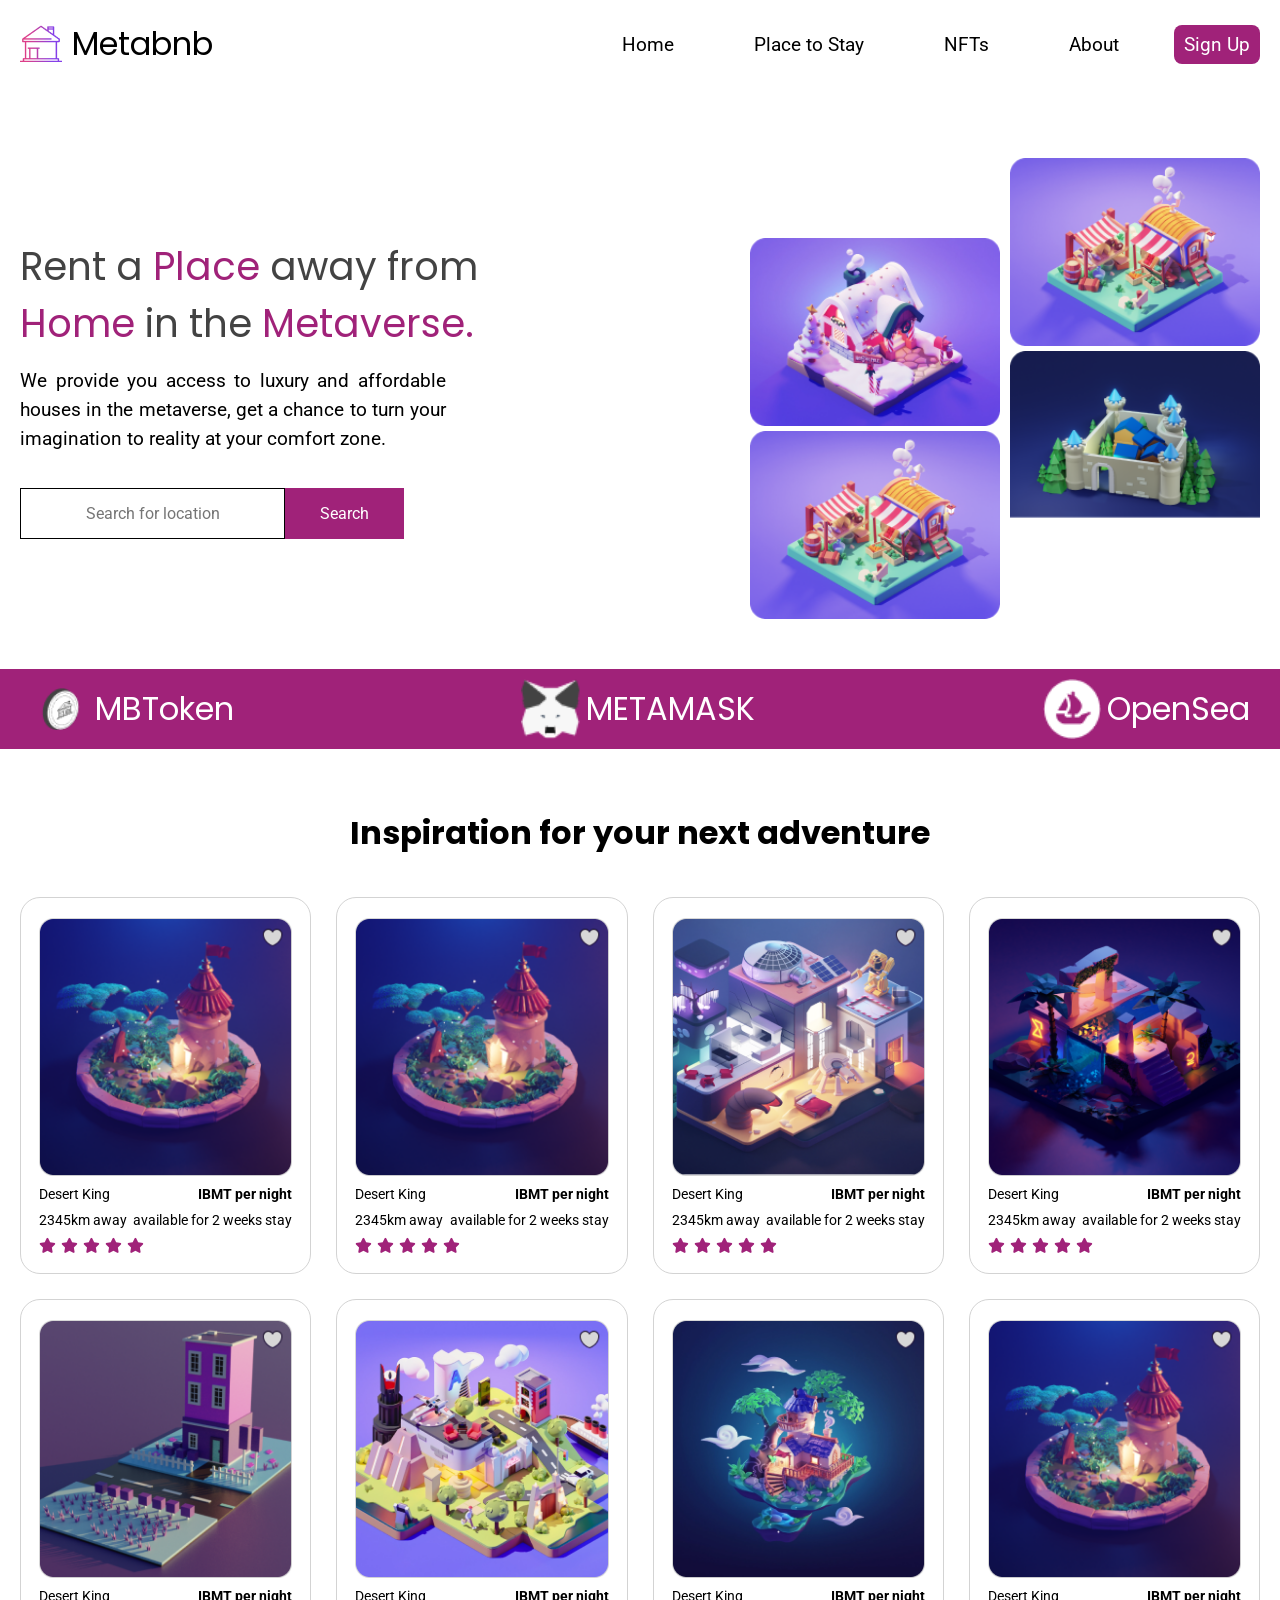
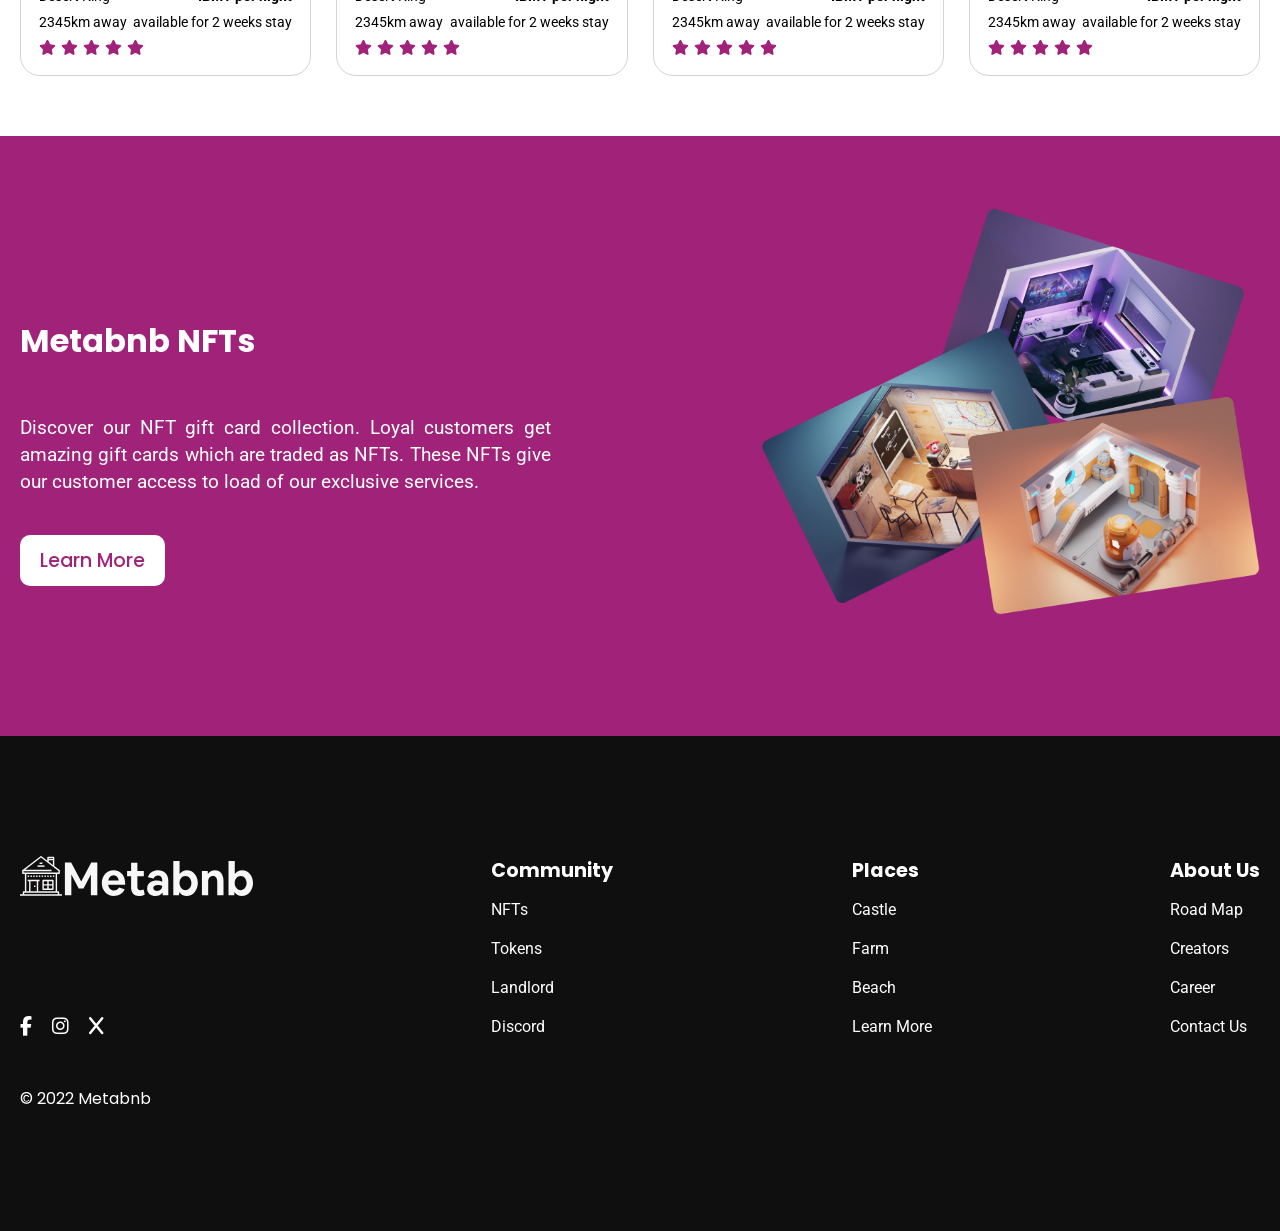
==== commit b525c2fd: "Merge pull request #7 from BabyGal124/test-branch modified the signup page and did some changes on t" ====
--- a/index.html
+++ b/index.html
@@ -335,7 +335,7 @@
                        <div class="footer-link">
                            <i class="fa-brands fa-facebook-f"></i>
                         <i class="fa-brands fa-instagram"></i>
-                        <i class="fa-brands fa-twitter"></i>
+                        <i class="fa-brands fa-x"></i>
                        </div>
 
                         </div>
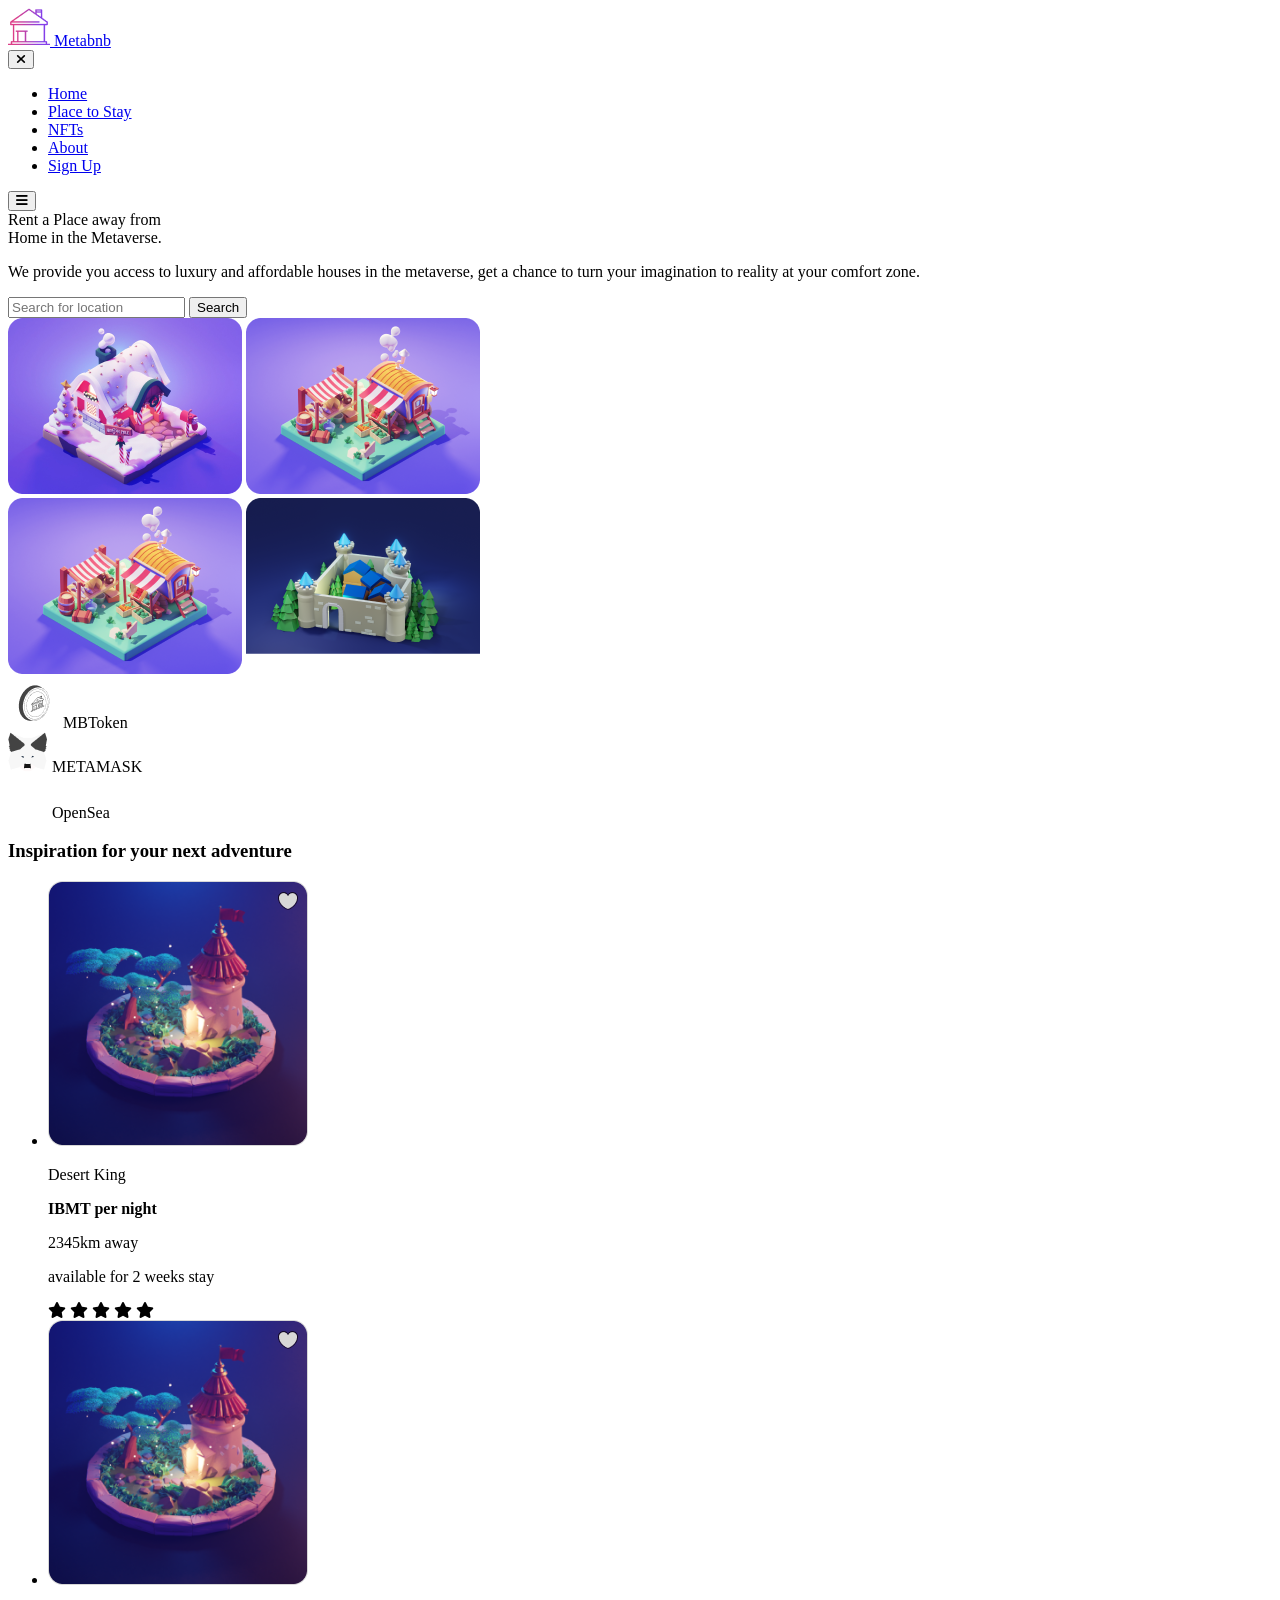
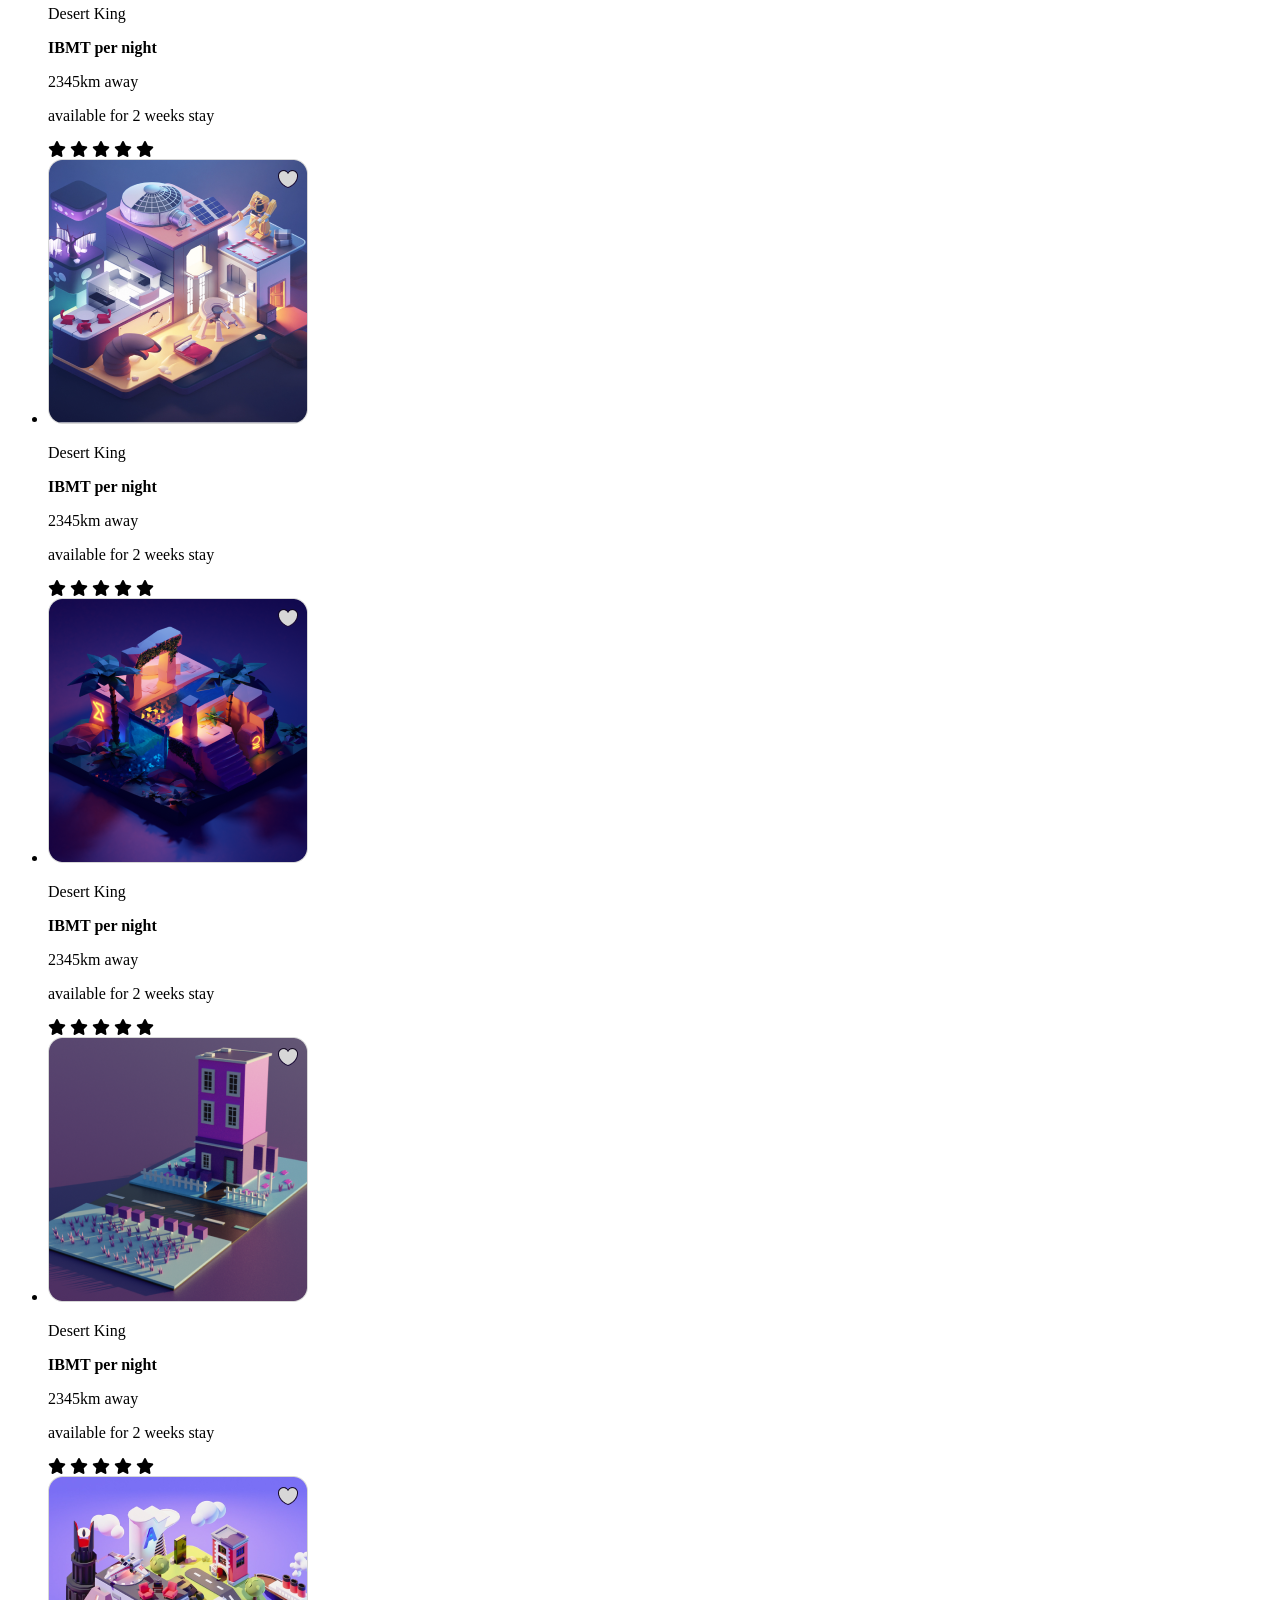
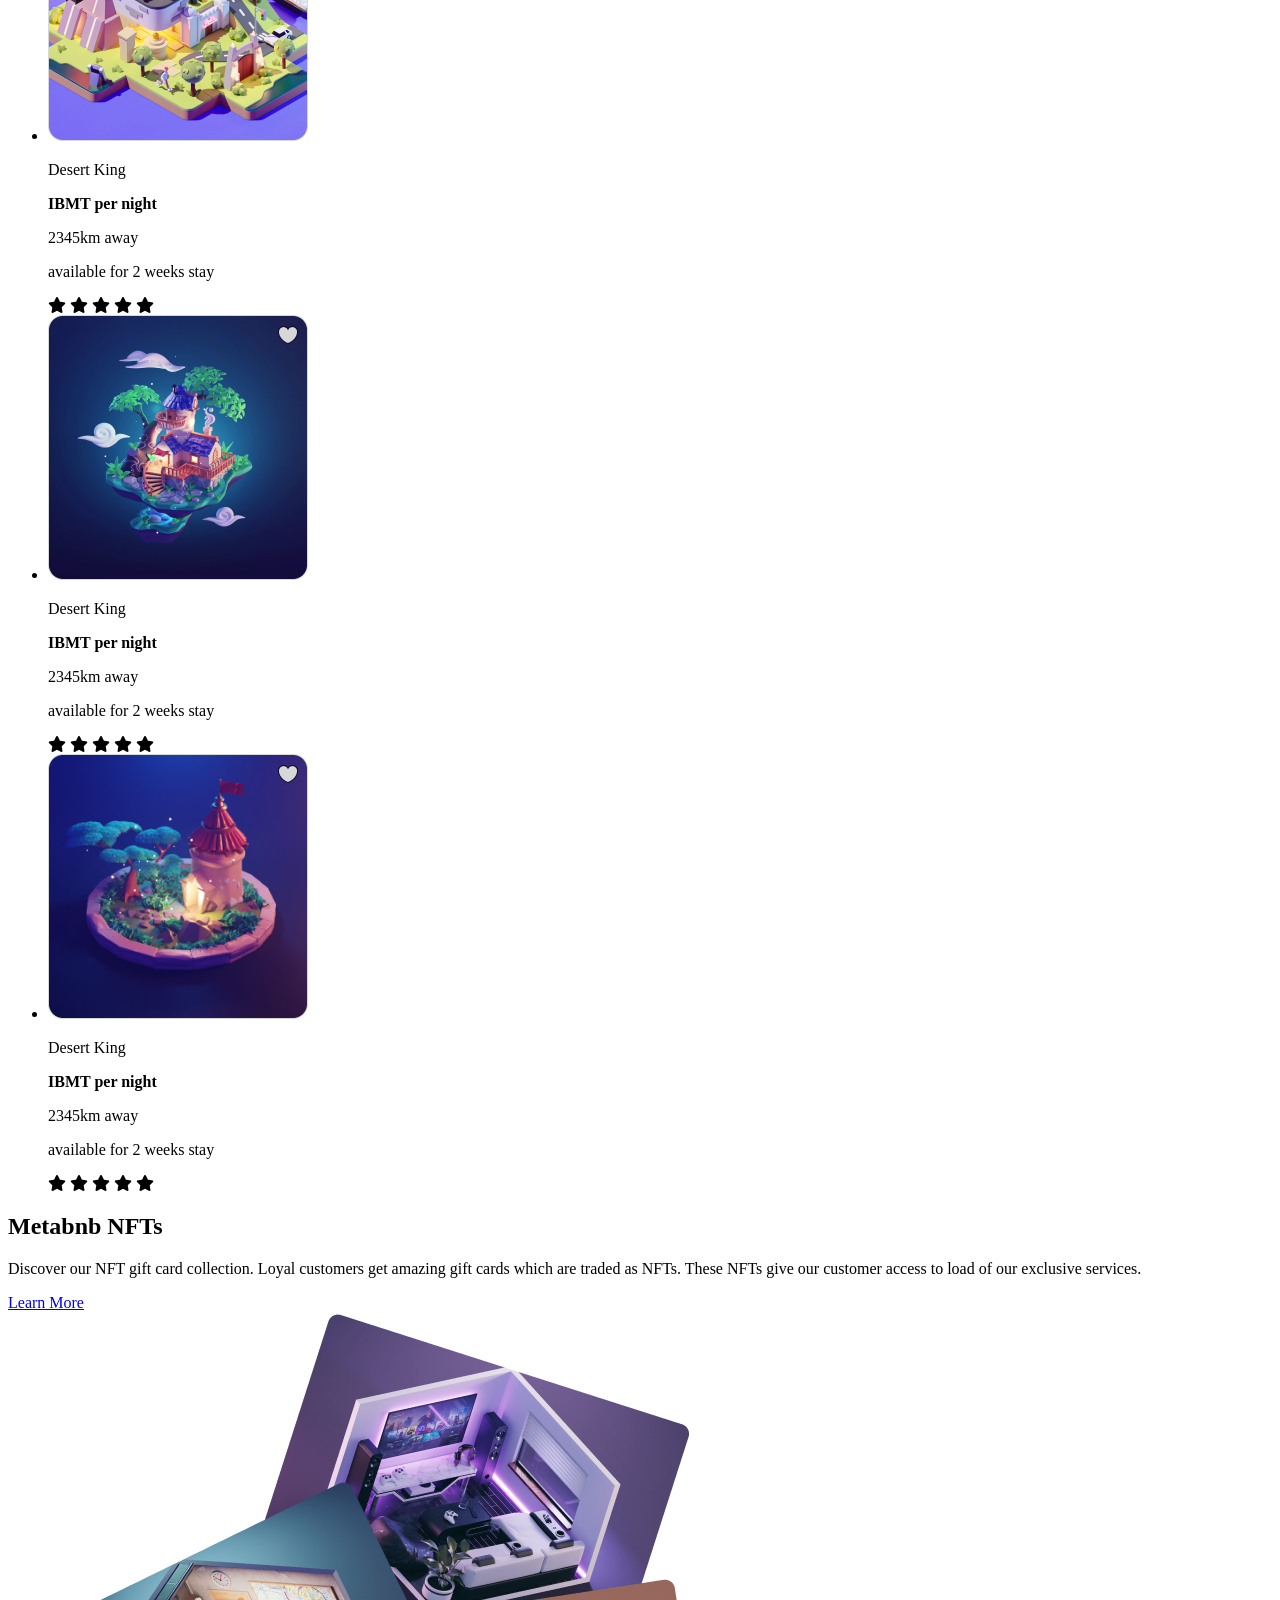
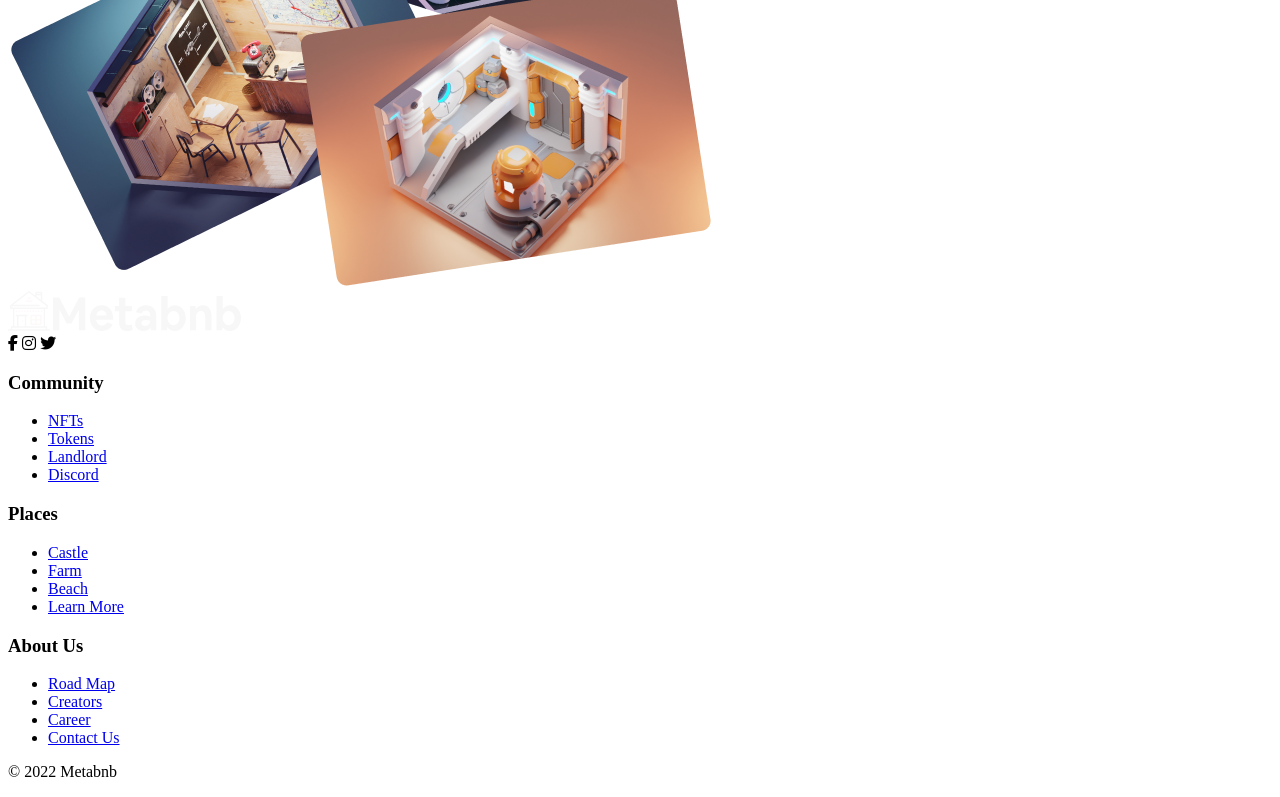
==== commit d075b012: "added new files to pages" ====
--- a/index.html
+++ b/index.html
@@ -10,7 +10,7 @@
 <!--Liking Goggle Fonts -->
 <link href="https://fonts.googleapis.com/css2?family=Poppins:wght@400;500;600;700&family=Roboto:wght@400;500;700&display=swap" rel="stylesheet">
 <!--Linking Global Styling Sheet-->
-<link rel="stylesheet" href="css/style.css">
+<link rel="stylesheet" href="./style.css">
 </head>
 
 <body>
@@ -23,16 +23,16 @@
             <button id="menu-close-button" class="fas fa-times"></button>
             <ul class="nav-list">
                 <li class="nav-items">
-                    <a href="#" class="nav-links">Home</a>
+                    <a href="./index.html" class="nav-links">Home</a>
                 </li>
                 <li class="nav-items">
                     <a href="./pages/stay.html" class="nav-links">Place to Stay</a>
                 </li>
                 <li class="nav-items">
-                    <a href="#" class="nav-links">NFTs</a>
+                    <a href="./pages/nfts.html" class="nav-links">NFTs</a>
                 </li>
                 <li class="nav-items">
-                    <a href="#" class="nav-links">About</a>
+                    <a href="./pages/about.html" class="nav-links">About</a>
                 </li>
                 <li class="nav-items">
                     <a href="#" class="nav-button">Sign Up</a>
@@ -335,7 +335,7 @@
                        <div class="footer-link">
                            <i class="fa-brands fa-facebook-f"></i>
                         <i class="fa-brands fa-instagram"></i>
-                        <i class="fa-brands fa-x"></i>
+                        <i class="fa-brands fa-twitter"></i>
                        </div>
 
                         </div>
@@ -402,6 +402,6 @@
         </section>
     </footer>
 
-    <script src="js/script.js"></script>
+    <script src="./script.js"></script>
 </body>
 </html>
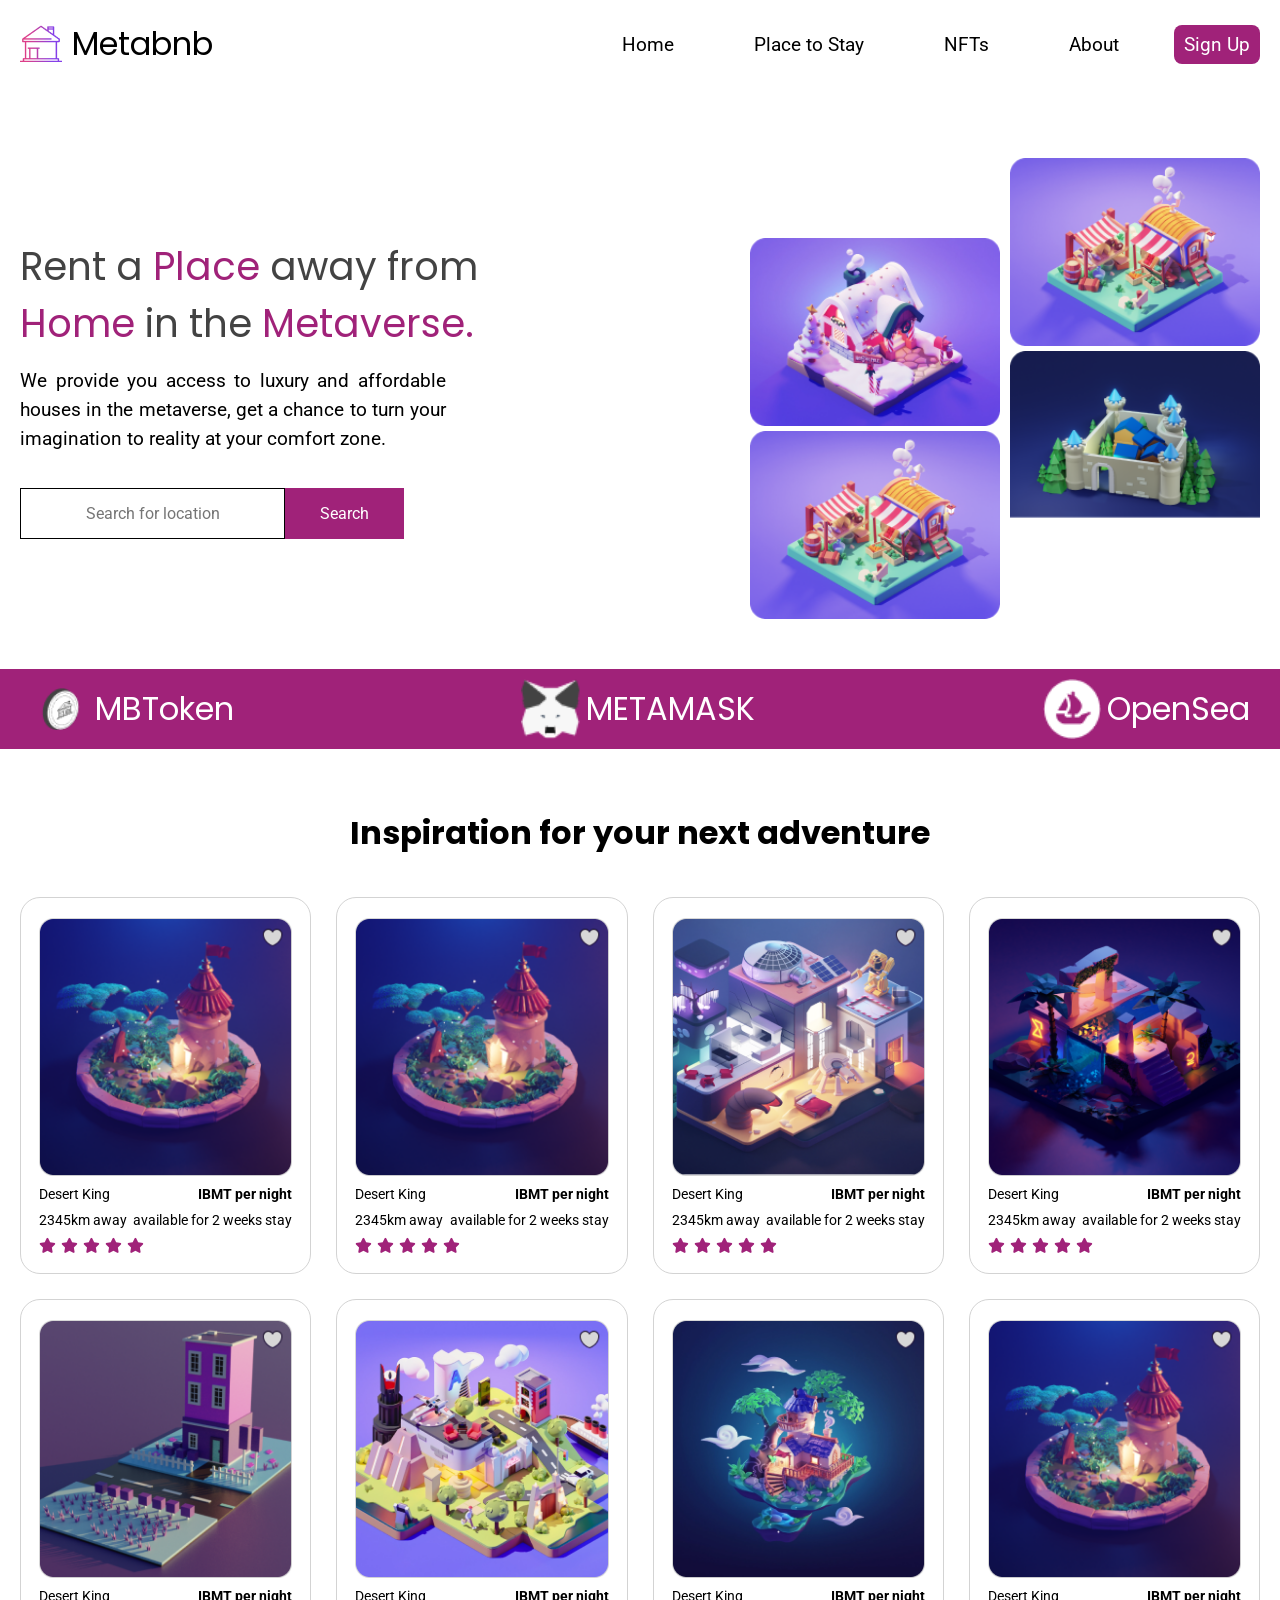
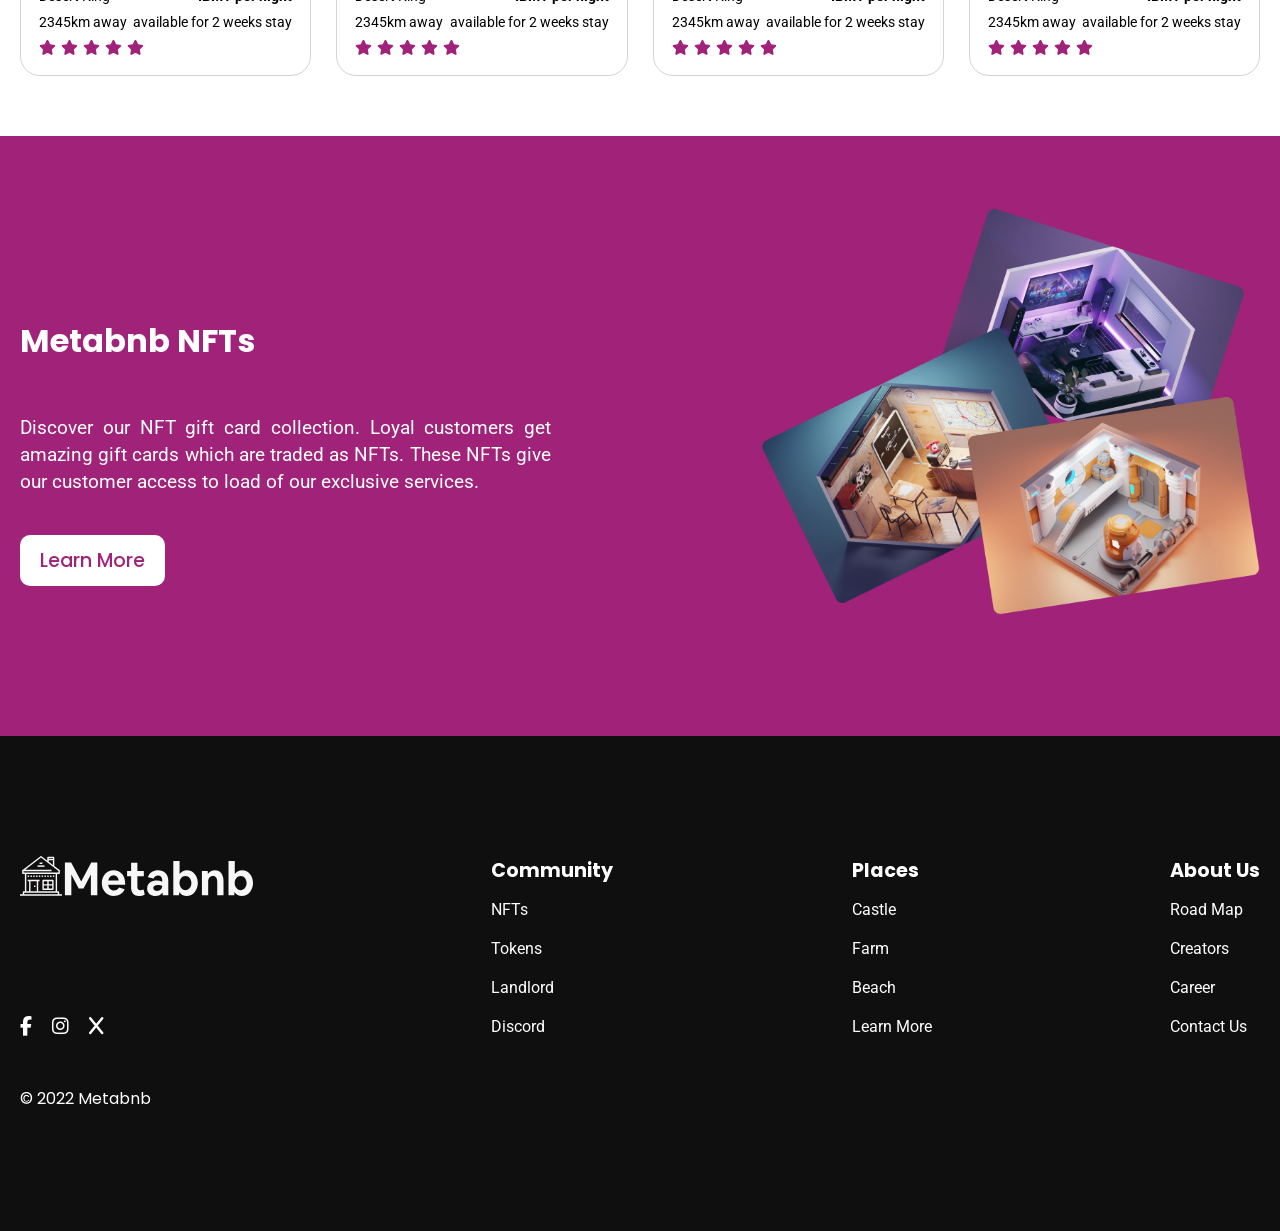
==== commit 5ecd8edf: "Merge branch 'place-to-stay' of https://github.com/BabyGal124/Metabnb into place-to-stay" ====
--- a/index.html
+++ b/index.html
@@ -10,7 +10,7 @@
 <!--Liking Goggle Fonts -->
 <link href="https://fonts.googleapis.com/css2?family=Poppins:wght@400;500;600;700&family=Roboto:wght@400;500;700&display=swap" rel="stylesheet">
 <!--Linking Global Styling Sheet-->
-<link rel="stylesheet" href="./style.css">
+<link rel="stylesheet" href="css/style.css">
 </head>
 
 <body>
@@ -335,7 +335,7 @@
                        <div class="footer-link">
                            <i class="fa-brands fa-facebook-f"></i>
                         <i class="fa-brands fa-instagram"></i>
-                        <i class="fa-brands fa-twitter"></i>
+                        <i class="fa-brands fa-x"></i>
                        </div>
 
                         </div>
@@ -402,6 +402,6 @@
         </section>
     </footer>
 
-    <script src="./script.js"></script>
+    <script src="js/script.js"></script>
 </body>
 </html>
--- a/css/style.css
+++ b/css/style.css
@@ -0,0 +1,830 @@
+*{
+    margin:0;
+    padding: 0;
+    box-sizing: border-box;
+}
+
+:root{
+    /*Colors */
+    --black:#000;
+    --text-black:#434343;
+    --purple:#A02279;
+    --white:#fff;
+    --black-bg:#0F0F0F;
+
+    /*Font Family */
+    --font-heading:'Poppins', sans-serif;
+    --font-body:'Roboto', sans-serif;
+
+
+    /*Font Size */
+    --font-size-n:1.0rem;
+    --font-size-m:1.2rem;
+    --font-size-1:2rem;
+    --font-size-x1:2.5rem;
+    --font-size-xx1:3rem;
+
+    /*Site max width */
+    --site-max-width:1200px;
+
+}
+
+/*Styling for the whole site */
+ul{
+    list-style-type: none;
+}
+
+a{
+    text-decoration: none;
+    
+}
+
+button{
+    cursor: pointer;
+    border:none;
+    background:none;
+}
+html{
+    scroll-behavior: smooth;
+}
+.section-content{
+    margin:0 auto;
+    padding: 0 20px;
+    max-width: 1300px;
+}
+
+/*Header /Navbar Styling */
+header .navbar{
+    display: flex;
+    padding: 20px;
+    align-items: center;
+    justify-content: space-between;
+}
+.nav-menu{
+    display: flex;
+    gap: 30px;
+    align-items: center;
+}
+.nav-menu .nav-list{
+    display: flex;
+    gap: 30px;
+    align-items: center;
+}
+.nav-details{
+    display: flex;
+    gap: 10px;
+    align-items: center;
+
+}
+.nav-logo{
+    width: 100%;
+}
+.nav-title{
+    font-family: var(--font-heading);
+    font-size: var(--font-size-1);
+    color: var(--black);
+}
+.nav-menu .nav-items .nav-links{
+    font-family: var(--font-body);
+    color: var(--black);
+    font-size: var(--font-size-m);
+     padding: 20px 25px;
+     align-items: center;
+}
+.nav-menu .nav-items .nav-links:hover{
+    color: var(--purple);
+}
+.nav-menu .nav-items .nav-button{
+    display: inline-block;
+    padding: 8px 10px;
+    background-color: var(--purple);
+    border-radius: 8px;
+    align-items: center;
+    font-size: var(--font-size-m);
+    color: var(--white);
+    font-family: var(--font-body);
+    text-decoration: none;
+    white-space: nowrap;
+}
+
+/* ── Hamburger & Close Buttons ── */
+#menu-open-button {
+    display: none;
+    font-size: 1.6rem;
+    color: var(--black);
+    background: none;
+    border: none;
+    cursor: pointer;
+}
+
+#menu-close-button {
+    display: none;
+    font-size: 1.6rem;
+    color: var(--black);
+    background: none;
+    border: none;
+    cursor: pointer;
+    align-self: flex-end;
+}
+
+/*Hero Section Styling*/
+
+.hero-section{
+    padding-top: 150px ;
+}
+
+
+.hero-container{
+    display: flex;
+    flex-wrap: nowrap;
+    gap: 20px;
+}
+.hero-container .hero-details{
+    display: flex;
+    flex-direction: column;
+    gap: 15px;
+
+}
+.hero-details .hero-heading .black{
+    color: var(--text-black);
+    font-family: var(--font-heading);
+    font-size: clamp(1.8rem, 3vw, 3rem);
+    text-align: justify;
+}
+
+.hero-details .hero-heading .purple{
+    color: var(--purple);
+    font-family: var(--font-heading);
+    font-size: clamp(1.8rem, 3vw, 3rem);
+    text-align: justify;
+}
+ 
+.hero-container .hero-text .text{
+    font-family: var(--font-body);
+    max-width: 60%;
+    text-align: justify;
+    line-height: 1.5;
+
+    font-size: var(--font-size-m);
+}
+.hero-details .search-bar{
+    display: inline-flex;
+    align-items: center;
+    overflow: hidden;
+    text-decoration: none;
+    cursor: pointer; 
+    padding-top: 20px;
+}
+.hero-details .search-bar input{
+    border:1px solid var(--black);
+    padding: 15px 30px;
+    outline: var(--black);
+    text-align: center;
+    font-family: var(--font-body);
+    font-size: var(--font-size-n);
+}
+.hero-details .search-bar button{
+    background:var(--purple);
+    padding: 16px 35px;
+    border: none;
+    text-align: center;
+    color:var(--white);
+    border-radius: 0;
+    font-family: var(--font-body);
+    font-size: var(--font-size-n);
+}
+.hero-container .image-container{
+    display: flex;
+    gap: 10px; 
+}
+.hero-container .image-container .image-one-container,
+.hero-container .image-container .image-two-container{
+    display: flex;
+    flex-direction: column;
+    gap: 5px;
+    flex: 0 0 auto;
+}
+.hero-container .image-container .image-one{
+    width: 250px;
+    height: auto;
+    display: block;
+}
+.hero-container .image-container .image-two-container{
+    position: relative;
+    bottom: 10ch;
+}
+
+/*Hero Divider Styling Section */
+.hero-divider{
+    margin-top: 50px;
+    background-color: var(--purple);
+    padding: 10px ;
+    width: 100%;
+}
+.hero-divider .divider-details{
+    display: flex;
+    gap: 20px;
+    align-items: stretch;
+    justify-content: space-between;
+}
+.hero-divider .divider-details .divider-one{
+    display: inline-flex;
+    align-items: center;
+    gap: 5px;
+}
+.hero-divider .divider-details .divider-one .divider-image{
+    width: 60px;
+    height: 60px;
+    object-fit: contain;
+}
+.hero-divider .divider-details .divider-one .divider-text{
+    font-family: var(--font-heading);
+    font-size: var(--font-size-1);
+    color: var(--white);
+}
+.hero-divider .divider-details .divider-one .divider-text1{
+    font-family: var(--font-heading);
+    font-size: var(--font-size-1);
+    color: var(--white);
+    letter-spacing: 0.3re;
+}
+
+
+
+/* Adventure Section Styling*/
+.adventure-section{
+    padding: 60px 0;
+}
+
+.adventure-section .adventure-heading{
+    font-family: var(--font-heading);
+    font-size: var(--font-size-1);
+    text-align: center;
+}
+.adventure-container .adventure-grid{
+    display: grid;
+    grid-template-columns:repeat(4, 1fr);
+    gap: 25px;
+    align-items: center;
+    padding-top: 40px;
+
+
+}
+.adventure-container .adventure-grid .adventure-card{
+    display: flex;
+    flex-direction: column;
+    gap: 10px;
+    border: 1px solid lightgray;
+    border-radius: 20px;
+    padding:20px 18px;
+
+}
+.adventure-container .adventure-grid .adventure-card .adventure-image{
+    width: 100%;
+    height: auto;
+}
+
+
+.adventure-grid .adventure-info .adventure-text-details{
+    display: flex;
+    flex-direction: row;
+    gap: 5px;
+    justify-content: space-between;
+
+}
+.adventure-grid .adventure-card .adventure-info{
+    display: flex;
+    flex-direction: column;
+    gap: 10px;
+}
+.adventure-grid .adventure-card .adventure-info .adventure-text{
+    font-size: 14px;
+    font-family: var(--font-body);
+   
+}
+.adventure-grid .adventure-card .adventure-info .adventure-star{
+    font-size:15px;
+    color:var(--purple);
+    display: flex;
+    flex-direction: row;
+    gap: 5px;
+}
+   
+
+/*NFTS Section */
+.nfts-section{
+      background-color:var(--purple);
+      min-height: 600px;
+      display: flex;
+      align-items: center;
+}
+.nfts-section .nfts-container{
+    display: flex;
+    gap: 150px;
+    justify-content: space-between;
+}
+
+.nfts-section .nfts-container .nfts-text{
+    display: flex;
+    flex-direction: column;
+    gap: 50px;
+    margin-top: 60px;
+
+}
+.nfts-section .nfts-container .nfts-text .nfts-text-heading{
+    font-family: var(--font-heading);
+    font-size: var(--font-size-1);
+    color: var(--white);
+}
+
+.nfts-section .nfts-container .nfts-text .nfts-para{
+    font-family: var(--font-body);
+    font-size: var(--font-size-m);
+    max-width: 90%;
+    text-align: justify;
+    color: var(--white);
+    line-height: 1.4;
+}
+.nfts-section .nfts-container .nfts-text .nft-button{
+    padding: 12px 20px;
+    border-radius: 10px;
+    background-color: white;
+    color: var(--purple);
+    font-size:var(--font-size-m);
+    font-family: var(--font-heading);
+    font-weight: 500;
+}
+
+.nfts-section .nfts-container .nfts-image-container{
+    width: 500px;
+    flex-shrink: 0;
+    margin-top: -50px;
+}
+
+.nfts-section .nfts-container .nfts-image-container .nfts-images{
+    width: 100%;
+}
+
+.nfts-section .nfts-container .nfts-image-container .nfts-images .nfts-image{
+    width: 100%;
+    height: auto;
+    display: block;
+}
+
+
+/*Footer Section */
+.footer-section{
+    background-color:var(--black-bg);
+    padding: 120px 0;
+    color: var(--white);
+}
+
+.footer-section .footer-info{
+    display: flex;   
+    gap: 50px;
+    justify-content: space-between;
+   
+}
+.footer-section .footer-info .footer-nav1{
+    display: flex;
+    flex-direction: column;
+    gap: 40px;
+    justify-content: space-between;
+}
+.footer-section .footer-info .footer-nav1 .footer-link{
+    display: flex;
+    flex-direction: row;
+    gap: 20px;
+}
+.footer-section .footer-info .footer-nav1 .footer-link i{
+    font-size: var(--font-size-m);
+
+}
+ 
+
+.footer-section .footer-info .footer-nav{
+    display: flex;
+    flex-direction: column;
+    gap: 15px;
+}
+
+.footer-section .footer-info .footer-nav .footer-nav-title{
+    font-family: var(--font-heading);
+    font-size: var(--font-size-m);
+}
+.footer-section .footer-nav .footer-links{
+    display: flex;
+    flex-direction: column;
+    gap: 20px;
+}
+.footer-section .footer-nav .footer-link-items .footer-link{
+    font-family: var(--font-body);
+    color: var(--white);
+    font-size: var(--font-size-n);
+}
+.footer-section .footer-nav .footer-link-items .footer-link:hover{
+    text-decoration: underline;
+}
+
+.footer-section .footer-copyright{
+    margin-top: 50px;
+}
+.footer-section .footer-copyright .copyright{
+    font-family: var(--font-heading);
+    font-size: var(--font-size-n);
+}
+
+
+
+/*Responsive Media Query Code for max width 1024px */
+@media (max-width: 1024px) {
+      header .navbar{
+        display: flex;
+        padding: 10px;
+    }
+    .nav-menu {
+    display: flex;
+    gap: 10px;
+}
+.nav-menu .nav-list{
+    display: flex;
+    gap: 5px;
+}
+    .hero-section {
+        padding-top: 100px;
+    }
+
+    .hero-container {
+        gap: 10px;
+    }
+
+    .hero-details .hero-heading .black,
+    .hero-details .hero-heading .purple {
+        font-size: var(--font-size-x1);
+    }
+
+    .hero-container .hero-text .text {
+        max-width: 80%;
+        font-size: var(--font-size-n);
+    }
+
+    .hero-details .search-bar input {
+        padding: 12px 40px;
+    }
+
+    .hero-details .search-bar button {
+        padding: 13px 20px;
+    }
+
+    .hero-container .image-container {
+        gap: 5px;
+    }
+
+    .hero-container .image-container .image-one {
+        width: 180px;
+    }
+
+    .adventure-container .adventure-grid{
+    display: grid;
+    gap: 25px;
+    grid-template-columns:repeat(2, 1fr);
+    }
+
+    .nfts-section .nfts-container{
+    display: flex;
+    gap: 20px;
+    justify-content: space-between;
+}
+.footer-section .footer-info{
+    display: flex;
+    gap: 40px;
+    justify-content: space-between;
+}
+
+
+}
+
+/*Responsive Media Query Code for max width 900px */
+@media screen and  (max-width: 900px) {
+    #menu-open-button {
+        display: block;
+    }
+    .nav-menu {
+        display: none;
+        position: fixed;
+        top: 0px;
+        left: 0;
+        width: 100%;
+        height: 35vh;
+        background: rgba(255, 255, 255, 0.75);
+        backdrop-filter: blur(8px);
+        flex-direction: column;
+        align-items: flex-start;
+        justify-content: center;
+        padding: 0 20px;
+        z-index: 999;
+    }
+
+    .nav-menu.open {
+        display: flex;
+    }
+
+    #menu-close-button {
+        display: block;
+        position: fixed;
+        top: 20px;
+        right: 20px;
+        font-size: 1.6rem;
+        color: var(--black);
+        z-index: 1000;
+    }
+
+    .nav-list {
+        display: flex;
+        flex-direction: column;
+        gap: 20px;
+        width: 100%;
+    }
+
+    .nav-menu .nav-items {
+        width: 100%;
+    }
+
+    .nav-menu .nav-items .nav-links {
+        font-size: var(--font-size-m);
+        font-family: var(--font-body);
+        padding: 0;
+        color: var(--black-bg);
+    }
+
+    .nav-menu .nav-items .nav-button {
+        font-size: var(--font-size-m);
+        color: var(--white);
+        font-family: var(--font-body);
+        background: var(--purple);
+        padding: 10px 20px;
+        border-radius: 8px;
+        display: block;
+        text-align: center;
+    }
+
+    .nav-menu .nav-items:last-child {
+        display: flex;
+        justify-content: center;
+    }
+
+    .hero-section{
+        padding-top:80px;
+    }
+    .hero-container{
+        gap: 5px;
+    }
+.hero-details{
+    max-width: 95%;
+}
+
+    .hero-container .image-container .image-one {
+         width: 130px;
+         }
+    .hero-container .image-container .image-two-container { 
+        bottom: 6ch; 
+    }
+    .hero-details .search-bar input {
+         padding: 12px 15px;
+         }
+    .hero-details .search-bar button {
+         padding: 13px 15px; 
+        }
+       .hero-divider .divider-details .divider-one{
+        gap: 2px;
+       } 
+.hero-divider .divider-details{
+    display: flex;
+    gap: 100px;
+    align-items: center;
+    justify-content: center;
+}
+.hero-divider .divider-details .divider-one .divider-image{
+    width: 50%;
+    height: auto;
+}
+
+     .adventure-container .adventure-grid{
+    display: grid;
+    gap: 15px;
+    grid-template-columns:repeat(2, 1fr);
+    }
+.adventure-grid .adventure-info .adventure-text-details{
+    display: flex;
+    gap: 2px;
+}
+    .nfts-section .nfts-container{
+    display: flex;
+    gap: 10px;
+    justify-content: space-between;
+}
+.nfts-section .nfts-container .nfts-image-container{
+    width: 400px;
+
+}
+
+.footer-section .footer-info{
+    display: flex;
+    gap: 30px;
+    justify-content: space-between;
+}
+
+    
+}
+
+/*Responsive Media Query Code for max width 768px */
+@media screen and  (max-width: 768px) {
+    .hero-container{
+        flex-direction: column;
+        align-items: center;
+        justify-content: center;
+    }
+    .hero-container .image-container{
+        display: none;
+    }
+    .hero-details{
+       align-items: center;
+       justify-content: center;
+       width: 100%;
+       text-align: center;   
+    }
+    .hero-details .hero-heading .black,
+    .hero-details .hero-heading .purple{
+        text-align: center;
+    }
+    .hero-container .hero-text .text{
+       text-align: center;
+       max-width: 100%;
+    }
+    .hero-divider .divider-details{
+    display: flex;
+    gap: 50px;
+    align-items: center;
+    justify-content: center;
+}
+.hero-divider .divider-details .divider-one .divider-image{
+    width: 40px;
+    height: 40px;
+    object-fit: contain;
+}
+.hero-divider .divider-details .divider-one .divider-text,
+.hero-divider .divider-details .divider-one .divider-text1{
+    font-size: var(--font-size-m);
+}
+.nfts-section .nfts-image-container{
+    display: none;
+}
+
+.nfts-section .nfts-container .nfts-text{
+   align-items: center;
+   justify-content: center;
+   gap: 30px;
+   margin-top: 10px;
+}
+ .nfts-section .nfts-container .nfts-text .nfts-para{
+    max-width: 60%;
+    text-align: center;
+    justify-self: center;
+ }
+.footer-section .footer-info{
+display: grid;
+grid-template-columns: repeat(2, 1fr);
+    
+}
+}
+
+/*Responsive Media Query Code for max width 576px */
+@media screen and  (max-width: 576px) {
+    .hero-section{
+        padding-top: 60px;
+    }
+    .hero-container{
+        flex-direction: column;
+        align-items: center;
+        justify-content: center;
+        gap: 20px;
+    }
+    .hero-details{
+        align-items: center;
+        justify-content: center;
+        width: 100%;
+        text-align: center;
+    }
+    .hero-details .hero-heading .black,
+    .hero-details .hero-heading .purple{
+        font-size: clamp(1.4rem, 2.5vw, 2rem);
+        text-align: center;
+    }
+    .hero-container .hero-text .text{
+        max-width: 100%;
+        text-align: center;
+        font-size: var(--font-size-n);
+    }
+    .hero-details .search-bar{
+        flex-direction: column;
+        width: 100%;
+        gap: 10px;
+    }
+    .hero-details .search-bar input,
+    .hero-details .search-bar button{
+        width: 100%;
+        padding: 12px 15px;
+    }
+    .hero-divider .divider-details{
+        display: flex;
+        flex-direction: column;
+        gap: 20px;
+        align-items: center;
+        justify-content: center;
+    }
+    .hero-divider .divider-details .divider-one{
+        gap: 10px;
+    }
+    .hero-divider .divider-details .divider-one .divider-image{
+        width: 30px;
+        height: 30px;
+    }
+    .hero-divider .divider-details .divider-one .divider-text,
+    .hero-divider .divider-details .divider-one .divider-text1{
+        font-size: var(--font-size-n);
+    }
+    .nfts-section{
+        min-height:400px;
+        padding: 40px 0;
+    }
+    .nfts-section .nfts-container{
+        display: flex;
+        flex-direction: column;
+        gap: 20px;
+        justify-content: center;
+    }
+    .nfts-section .nfts-container .nfts-text{
+        align-items: center;
+        justify-content: center;
+        gap: 20px;
+        margin-top: 0;
+    }
+    .nfts-section .nfts-container .nfts-text .nfts-text-heading{
+        font-size: var(--font-size-1);
+    }
+    .nfts-section .nfts-container .nfts-text .nfts-para{
+        max-width: 100%;
+        text-align: center;
+        font-size: var(--font-size-n);
+    }
+    .nfts-section .nfts-container .nfts-text .nft-button{
+        padding: 10px 15px;
+        font-size: var(--font-size-n);
+    }
+    .adventure-container .adventure-grid{
+        display: grid;
+        gap: 15px;
+        grid-template-columns:repeat(1, 1fr);
+    }
+    .adventure-section .adventure-heading{
+        font-size: var(--font-size-1);
+    }
+    .adventure-container .adventure-grid .adventure-card{
+        padding: 15px 12px;
+        gap: 8px;
+    }
+    .adventure-grid .adventure-card .adventure-info .adventure-text{
+        font-size: 12px;
+    }
+    .adventure-grid .adventure-card .adventure-info .adventure-star{
+        font-size: 12px;
+        gap: 3px;
+    }
+    .adventure-grid .adventure-info .adventure-text-details{
+        gap: 3px;
+    }
+    .footer-section{
+        padding: 60px 0;
+    }
+    .footer-section .footer-info .footer-nav1 .footer-logo{
+        width: 200px;
+    }
+    .footer-section .footer-info .footer-nav1 .footer-logo img{
+        width: 100%;
+        height: auto;
+    }
+    .footer-section .footer-info .footer-nav1 .footer-link i{
+        font-size: var(--font-size-m);
+    }
+    .footer-section .footer-info .footer-nav .footer-nav-title{
+        font-size: var(--font-size-m);
+    }
+    .footer-section .footer-copyright .copyright{
+        font-size: 12px;
+    }
+    .footer-section .footer-info{
+        display: grid;
+        grid-template-columns: repeat(1, 1fr);
+    }
+
+}
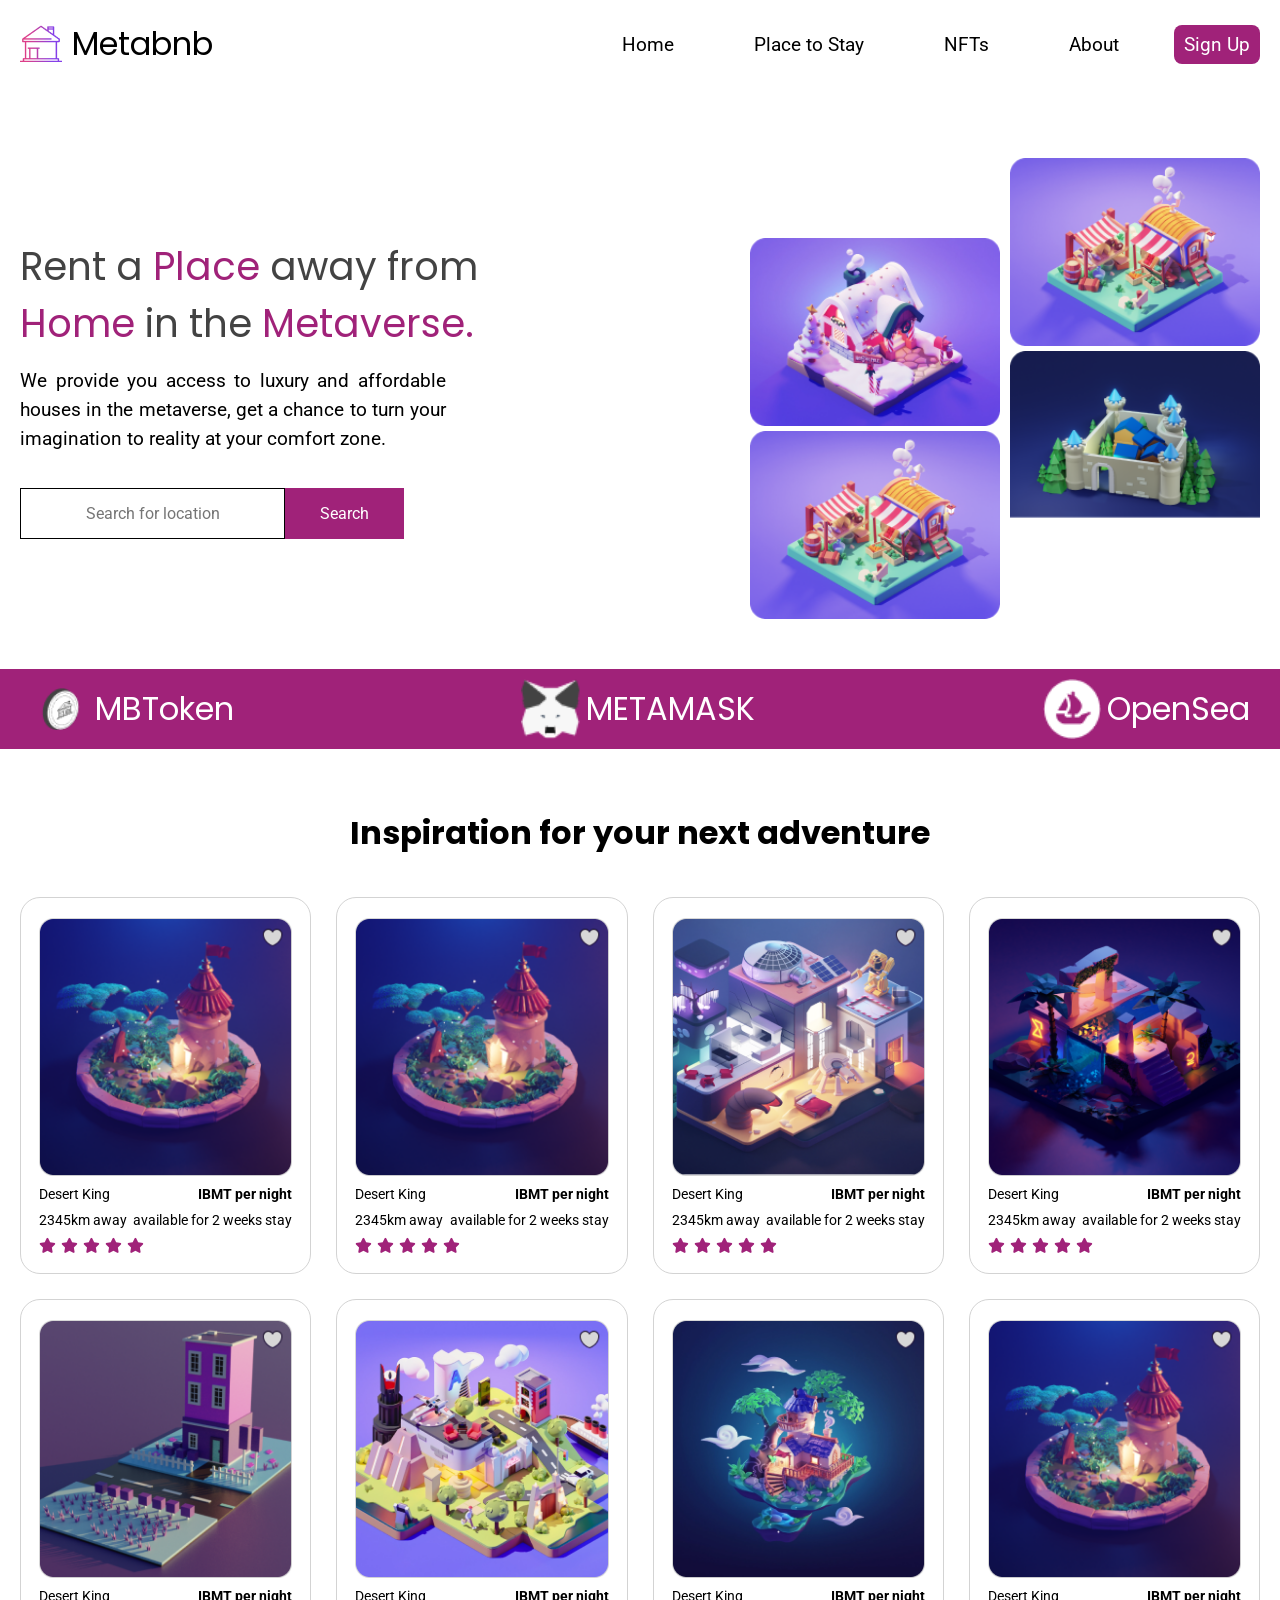
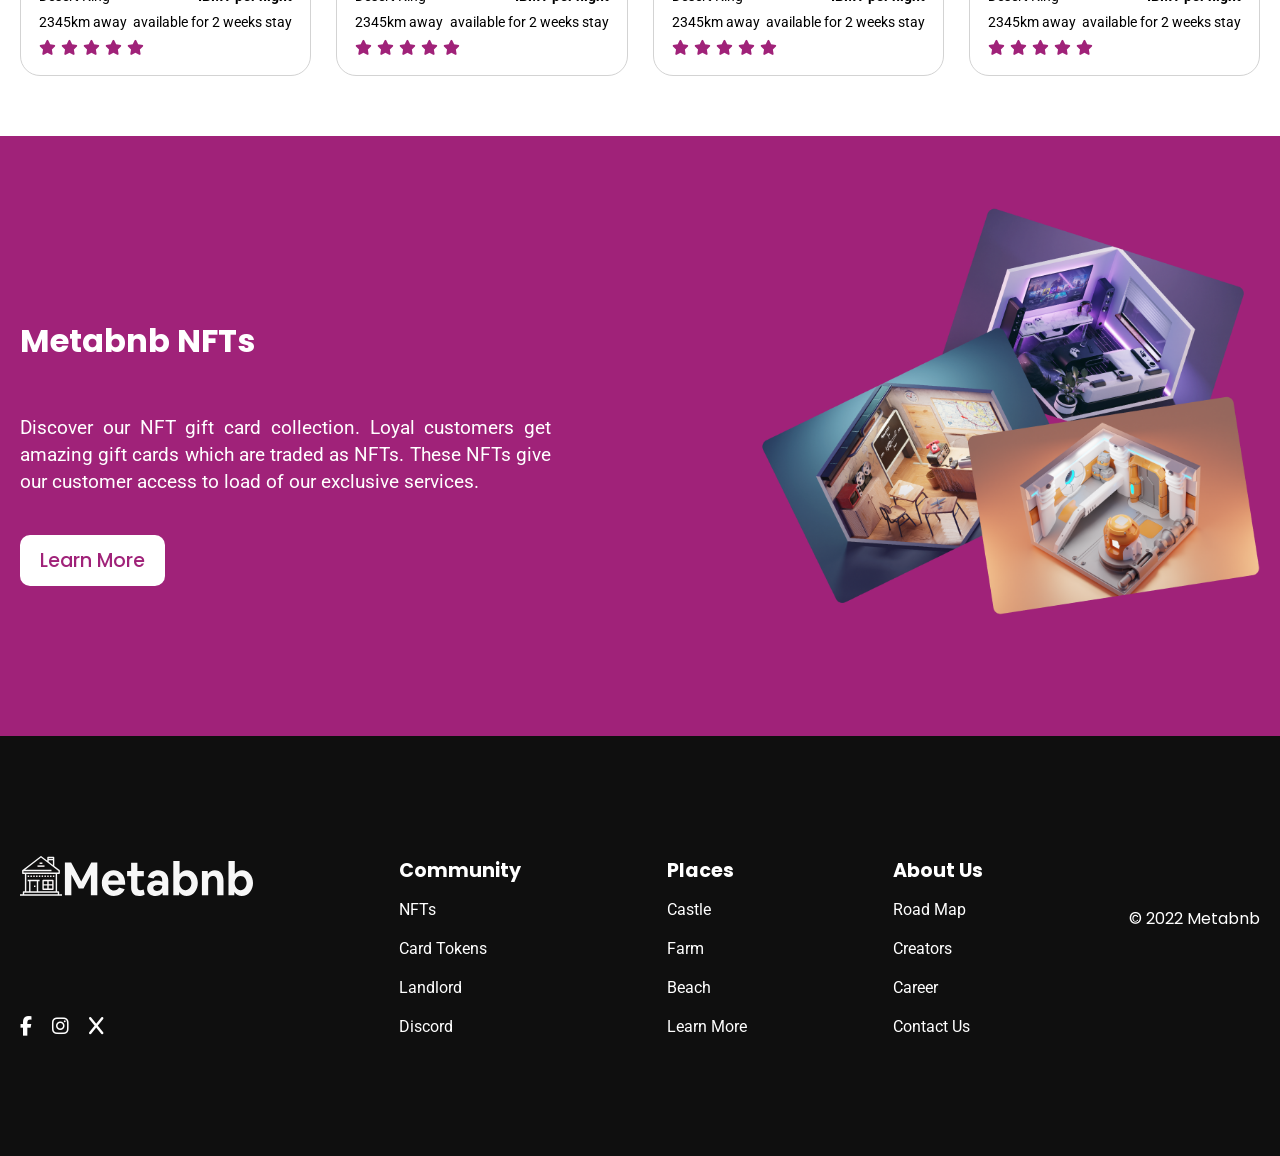
==== commit ec3a0ebb: "Minor Changes" ====
--- a/index.html
+++ b/index.html
@@ -10,7 +10,7 @@
 <!--Liking Goggle Fonts -->
 <link href="https://fonts.googleapis.com/css2?family=Poppins:wght@400;500;600;700&family=Roboto:wght@400;500;700&display=swap" rel="stylesheet">
 <!--Linking Global Styling Sheet-->
-<link rel="stylesheet" href="css/style.css">
+<link rel="stylesheet" href="./css/style.css">
 </head>
 
 <body>
@@ -35,7 +35,7 @@
                     <a href="./pages/about.html" class="nav-links">About</a>
                 </li>
                 <li class="nav-items">
-                    <a href="#" class="nav-button">Sign Up</a>
+                    <a href="./pages/Signup.html" class="nav-button">Sign Up</a>
                 </li>
             </ul>
         </div>
@@ -323,14 +323,14 @@
 </main>
        
 
-    <footer>
+     <footer>
         <!--Footer Section-->
         <section class="footer-section">
             <div class="section-content">
                 <div class="footer-info">
                         <div class="footer-nav1">
                             <div class="footer-logo">
-                                 <img src="./images/logo2.svg" alt="" class="footer-nav-title1">
+                                 <img src="./images/logo2.svg" alt="Metabnb logo" class="footer-nav-title1">
                             </div>
                        <div class="footer-link">
                            <i class="fa-brands fa-facebook-f"></i>
@@ -346,7 +346,7 @@
                                 <a href="#" class="footer-link">NFTs</a>
                             </li>
                              <li class="footer-link-items">
-                                <a href="#" class="footer-link">Tokens</a>
+                                <a href="#" class="footer-link">Card Tokens</a>
                             </li>
                              <li class="footer-link-items">
                                 <a href="#" class="footer-link">Landlord</a>
@@ -393,8 +393,6 @@
 
                         </ul>
                     </div>
-
-                </div>
                 
                     <div class="footer-copyright">
                         <p class="copyright"> &copy; 2022 Metabnb</p>
